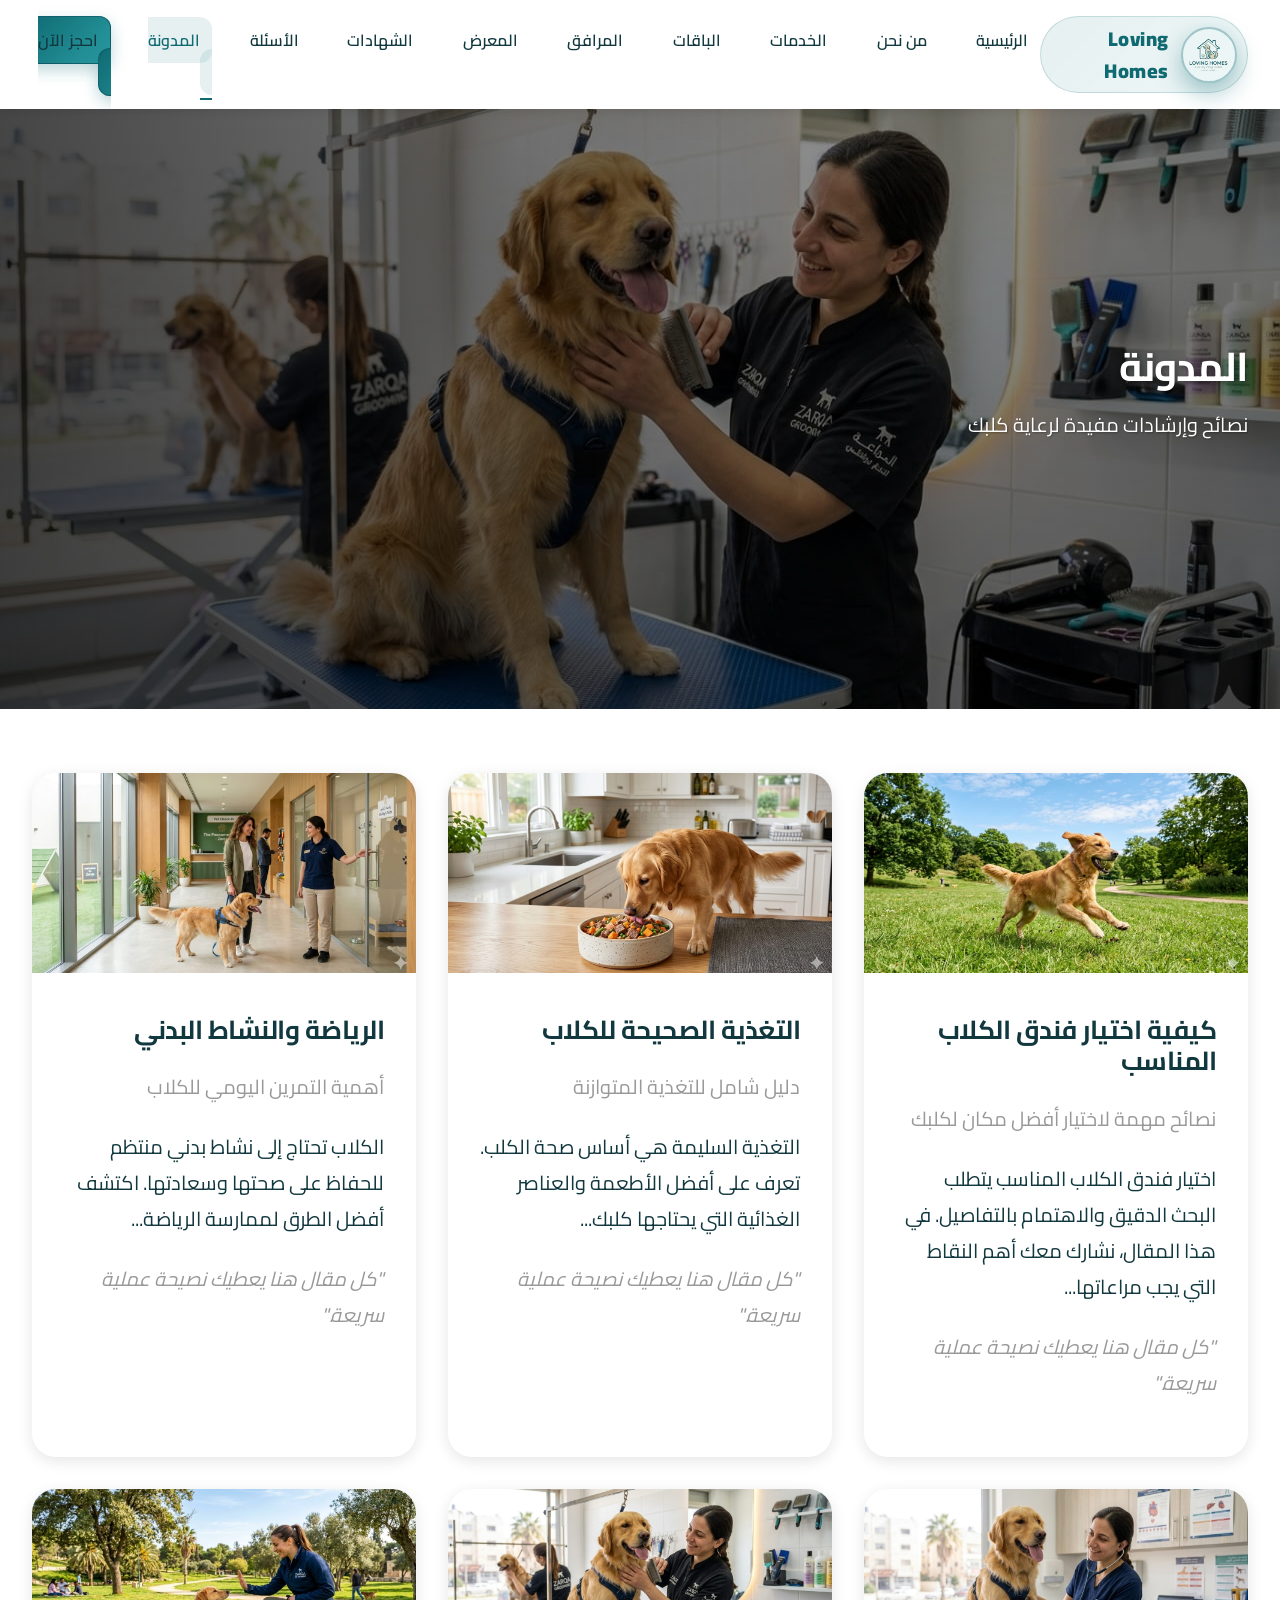
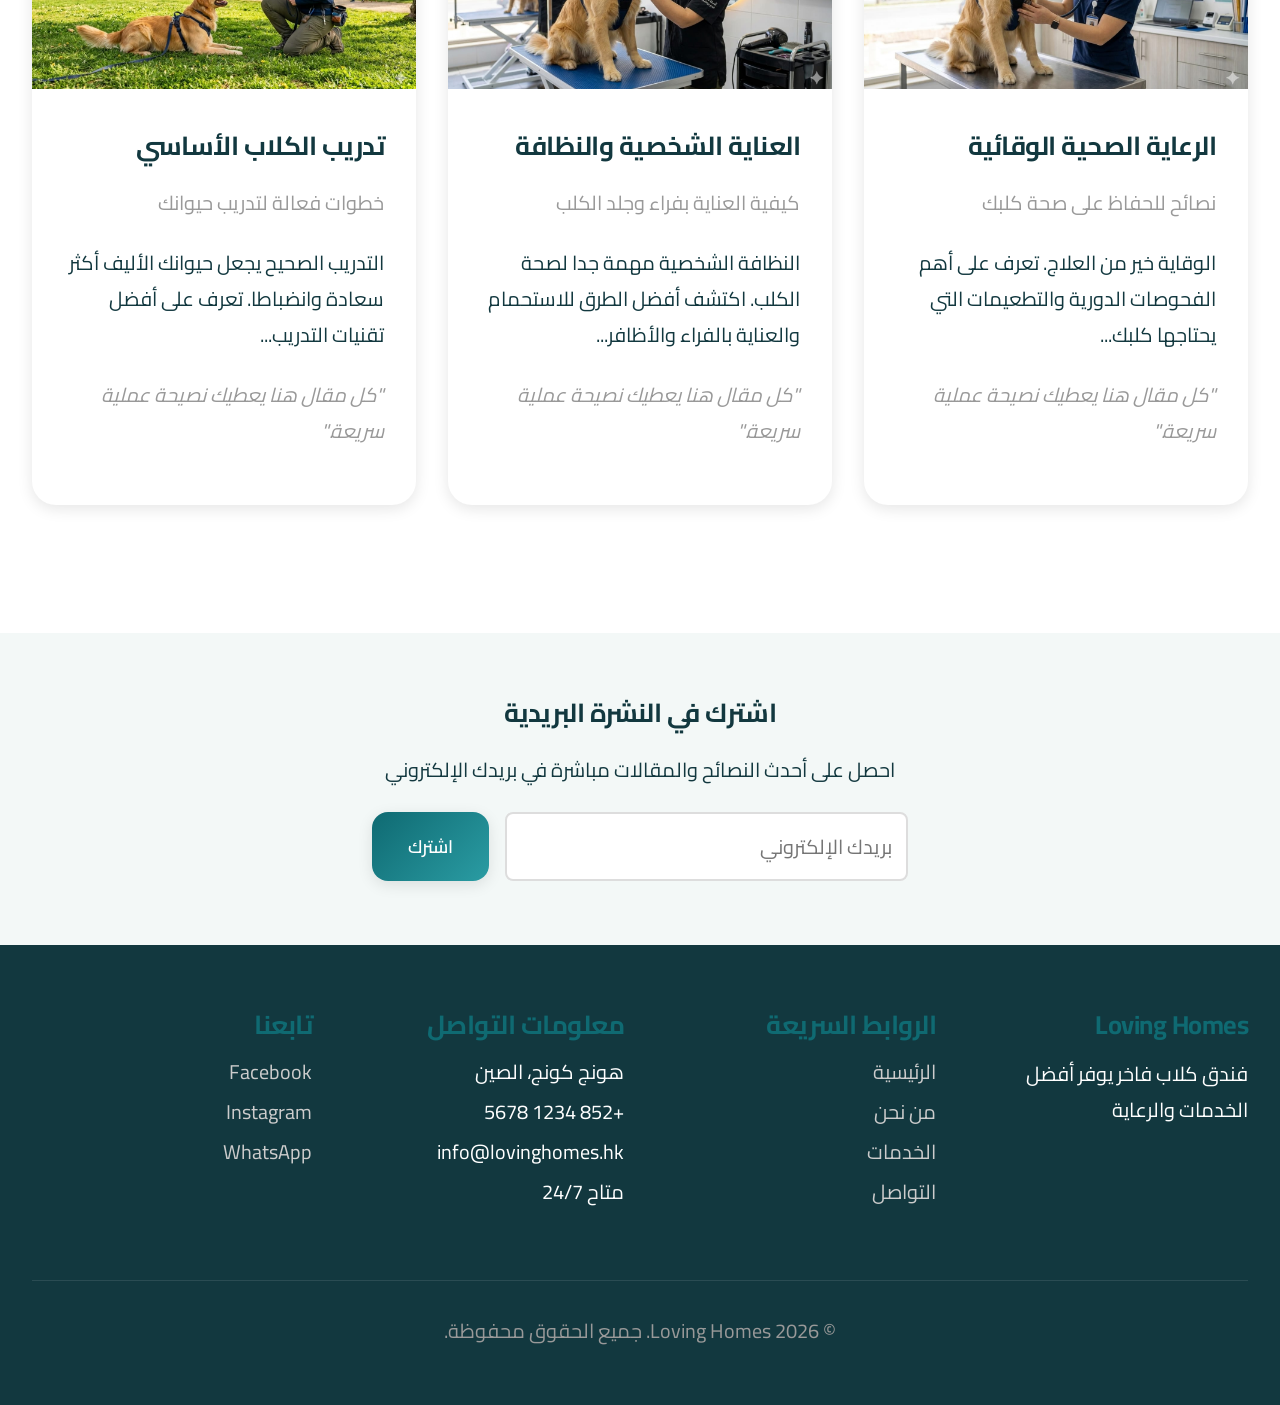
==== html/blog.html @ ebe54b7c "Add files via upload" ====
<!DOCTYPE html>
<html lang="ar" dir="rtl">
<head>
 <!-- هذه الصفحة تعرض محتوى الصفحة الحالية -->
 <meta charset="UTF-8">
 <meta name="viewport" content="width=device-width, initial-scale=1.0">
 <title>المدونة - Loving Homes</title>
 <link rel="stylesheet" href="../css/style.css">
</head>
<body>
 <!-- بداية المحتوى الرئيسي للصفحة -->
 <!-- هيدر الموقع -->
 <header>
  <nav class="navbar">
   <a href="../index.html" class="logo">
    <img src="../images/logo.png" alt="Loving Homes Logo" class="site-logo">
    <span>Loving Homes</span></a>
   <ul class="nav-links">
    <li><a href="../index.html">الرئيسية</a></li>
    <li><a href="about.html">من نحن</a></li>
    <li><a href="services.html">الخدمات</a></li>
    <li><a href="packages.html">الباقات</a></li>
    <li><a href="facilities.html">المرافق</a></li>
    <li><a href="gallery.html">المعرض</a></li>
    <li><a href="testimonials.html">الشهادات</a></li>
    <li><a href="faq.html">الأسئلة</a></li>
    <li><a href="blog.html" class="active">المدونة</a></li>
    <li><a href="contact.html" class="cta-btn">احجز الآن</a></li>
   </ul>
   <div class="hamburger"><span></span><span></span><span></span></div>
  </nav>
 </header>

 <section class="hero" style="background: linear-gradient(rgba(0, 0, 0, 0.45), rgba(0, 0, 0, 0.55)), url('../images/m1.jpeg'); background-size: cover; background-position: center; display: flex; align-items: center;">
  <div class="hero-content" style="color: white;">
   <h1>المدونة</h1>
   <p>نصائح وإرشادات مفيدة لرعاية كلبك</p>
  </div>
 </section>

 <section class="section">
  <div class="container">
   <div class="features-grid" style="grid-template-columns: repeat(auto-fit, minmax(300px, 1fr));">
    <article class="card">
     <img src="../images/m5.jpeg" alt="صورة مقال" style="width: 100%; height: 200px; object-fit: cover;">
     <div class="card-content">
      <h3>كيفية اختيار فندق الكلاب المناسب</h3>
      <p class="text-muted">نصائح مهمة لاختيار أفضل مكان لكلبك</p>
      <p>اختيار فندق الكلاب المناسب يتطلب البحث الدقيق والاهتمام بالتفاصيل. في هذا المقال، نشارك معك أهم النقاط التي يجب مراعاتها...</p>
      <p class="text-muted" style="margin-top: 1rem; font-style: italic;">"كل مقال هنا يعطيك نصيحة عملية سريعة."</p>
     </div>
    </article>

    <article class="card">
     <img src="../images/m4.jpeg" alt="صورة مقال" style="width: 100%; height: 200px; object-fit: cover;">
     <div class="card-content">
      <h3>التغذية الصحيحة للكلاب</h3>
      <p class="text-muted">دليل شامل للتغذية المتوازنة</p>
      <p>التغذية السليمة هي أساس صحة الكلب. تعرف على أفضل الأطعمة والعناصر الغذائية التي يحتاجها كلبك...</p>
      <p class="text-muted" style="margin-top: 1rem; font-style: italic;">"كل مقال هنا يعطيك نصيحة عملية سريعة."</p>
     </div>
    </article>

    <article class="card">
     <img src="../images/m3.jpeg" alt="صورة مقال" style="width: 100%; height: 200px; object-fit: cover;">
     <div class="card-content">
      <h3>الرياضة والنشاط البدني</h3>
      <p class="text-muted">أهمية التمرين اليومي للكلاب</p>
      <p>الكلاب تحتاج إلى نشاط بدني منتظم للحفاظ على صحتها وسعادتها. اكتشف أفضل الطرق لممارسة الرياضة...</p>
      <p class="text-muted" style="margin-top: 1rem; font-style: italic;">"كل مقال هنا يعطيك نصيحة عملية سريعة."</p>
     </div>
    </article>

    <article class="card">
     <img src="../images/m6.jpeg" alt="صورة مقال" style="width: 100%; height: 200px; object-fit: cover;">
     <div class="card-content">
      <h3>الرعاية الصحية الوقائية</h3>
      <p class="text-muted">نصائح للحفاظ على صحة كلبك</p>
      <p>الوقاية خير من العلاج. تعرف على أهم الفحوصات الدورية والتطعيمات التي يحتاجها كلبك...</p>
      <p class="text-muted" style="margin-top: 1rem; font-style: italic;">"كل مقال هنا يعطيك نصيحة عملية سريعة."</p>
     </div>
    </article>

    <article class="card">
     <img src="../images/m1.jpeg" alt="صورة مقال" style="width: 100%; height: 200px; object-fit: cover;">
     <div class="card-content">
      <h3>العناية الشخصية والنظافة</h3>
      <p class="text-muted">كيفية العناية بفراء وجلد الكلب</p>
      <p>النظافة الشخصية مهمة جدا لصحة الكلب. اكتشف أفضل الطرق للاستحمام والعناية بالفراء والأظافر...</p>
      <p class="text-muted" style="margin-top: 1rem; font-style: italic;">"كل مقال هنا يعطيك نصيحة عملية سريعة."</p>
     </div>
    </article>

    <article class="card">
     <img src="../images/m2.jpeg" alt="صورة مقال" style="width: 100%; height: 200px; object-fit: cover;">
     <div class="card-content">
      <h3>تدريب الكلاب الأساسي</h3>
      <p class="text-muted">خطوات فعالة لتدريب حيوانك</p>
      <p>التدريب الصحيح يجعل حيوانك الأليف أكثر سعادة وانضباطا. تعرف على أفضل تقنيات التدريب...</p>
      <p class="text-muted" style="margin-top: 1rem; font-style: italic;">"كل مقال هنا يعطيك نصيحة عملية سريعة."</p>
     </div>
    </article>
   </div>
  </div>
 </section>

 <section class="section bg-light">
  <div class="container" style="text-align: center; max-width: 600px; margin: 0 auto;">
   <h2>اشترك في النشرة البريدية</h2>
   <p>احصل على أحدث النصائح والمقالات مباشرة في بريدك الإلكتروني</p>
   <form action="https://formspree.io/f/xlgwyaba" method="POST" style="display: flex; gap: 1rem; margin-top: 1rem;">
    <input type="email" placeholder="بريدك الإلكتروني" required style="flex: 1; padding: 0.875rem; border: 2px solid #ddd; border-radius: 0.5rem; font-family: var(--font-lato);">
    <button type="submit" class="btn btn-primary">اشترك</button>
   </form>
  </div>
 </section>

 <footer>
  <div class="container">
   <div class="footer-content">
    <div class="footer-section">
     <h3>Loving Homes</h3>
     <p>فندق كلاب فاخر يوفر أفضل الخدمات والرعاية</p>
    </div>
    <div class="footer-section">
     <h3>الروابط السريعة</h3>
     <ul>
      <li><a href="../index.html">الرئيسية</a></li>
      <li><a href="about.html">من نحن</a></li>
      <li><a href="services.html">الخدمات</a></li>
      <li><a href="contact.html">التواصل</a></li>
     </ul>
    </div>
    <div class="footer-section">
     <h3>معلومات التواصل</h3>
     <ul>
      <li> هونج كونج، الصين</li>
      <li> +852 1234 5678</li>
      <li> info@lovinghomes.hk</li>
      <li>متاح 24/7</li>
     </ul>
    </div>
    <div class="footer-section">
     <h3>تابعنا</h3>
     <ul>
      <li><a href="https://www.facebook.com/" target="_blank" rel="noopener noreferrer">Facebook</a></li>
      <li><a href="https://www.instagram.com/" target="_blank" rel="noopener noreferrer">Instagram</a></li>
      <li><a href="https://www.whatsapp.com/" target="_blank" rel="noopener noreferrer">WhatsApp</a></li>
     </ul>
    </div>
   </div>
   <div class="footer-bottom">
    <p>&copy; 2026 Loving Homes. جميع الحقوق محفوظة.</p>
   </div>
  </div>
 </footer>

 <script src="../js/main.js"></script>
 <!-- نهاية المحتوى الرئيسي للصفحة -->
</body>
</html>
---- css/style.css ----
/* هذا الملف يحتوي تنسيقات كل صفحات الموقع */
@import url('https://fonts.googleapis.com/css2?family=Cairo:wght@400;500;600;700;800&display=swap');

/* الوان وخطوط ومسافات اساسية */
:root {
  
  --primary-orange: #0F6A72;
  --primary-green: #2A9CA3;
  --primary-beige: #DCD5BF;
  
  
  --dark-gray: #12383F;
  --light-gray: #F3F8F7;
  --white: #FFFFFF;
  --shadow: rgba(0, 0, 0, 0.1);
  --shadow-lg: rgba(0, 0, 0, 0.2);
  
  
  --gradient-warm: linear-gradient(135deg, #0F6A72 0%, #2A9CA3 100%);
  --gradient-green: linear-gradient(135deg, #2A9CA3 0%, #6BB9B2 100%);
  --gradient-hero: linear-gradient(135deg, rgba(0,0,0,0.4), rgba(0,0,0,0.6));
  
  
  --font-unified: 'Cairo', sans-serif;
  --font-size-main-title: 40px;
  --font-size-sub-title: 26px;
  --font-size-body: 20px;
  
  
  --spacing-xs: 0.5rem;
  --spacing-sm: 1rem;
  --spacing-md: 1.5rem;
  --spacing-lg: 2rem;
  --spacing-xl: 3rem;
  --spacing-2xl: 4rem;
  
  
  --radius-sm: 0.5rem;
  --radius-md: 1rem;
  --radius-lg: 1.5rem;
  --radius-xl: 2rem;
  
  
  --transition-fast: 0.2s ease-in-out;
  --transition-normal: 0.3s ease-in-out;
  --transition-slow: 0.5s ease-in-out;
}

/* ضبط افتراضي لكل العناصر */
* {
  margin: 0;
  padding: 0;
  box-sizing: border-box;
}

img,
video,
iframe {
  max-width: 100%;
}

html {
  scroll-behavior: smooth;
  min-width: 200px;
}

body {
  font-family: var(--font-unified);
  font-size: var(--font-size-body);
  color: var(--dark-gray);
  background-color: var(--white);
  line-height: 1.6;
  overflow-x: hidden;
  min-width: 200px;
}

h1, h2, h3, h4, h5, h6 {
  font-family: var(--font-unified);
  font-weight: 700;
  line-height: 1.2;
  margin-bottom: var(--spacing-md);
}

h1 {
  font-size: var(--font-size-main-title);
  letter-spacing: -1px;
}

h2, h3, h4, h5, h6 {
  font-size: var(--font-size-sub-title);
  letter-spacing: -0.5px;
}

p {
  margin-bottom: var(--spacing-md);
  font-size: var(--font-size-body);
  line-height: 1.8;
}

a,
li,
label,
input,
textarea,
select {
  font-size: var(--font-size-body);
}

a {
  color: var(--primary-orange);
  text-decoration: none;
  transition: color var(--transition-normal);
}

a:hover {
  color: var(--primary-green);
}

.btn {
  display: inline-block;
  padding: 1rem 2.25rem;
  border: none;
  border-radius: var(--radius-md);
  font-family: var(--font-unified);
  font-weight: 600;
  font-size: 18px;
  cursor: pointer;
  transition: all var(--transition-normal);
  text-decoration: none;
  text-align: center;
  box-shadow: 0 4px 15px rgba(0, 0, 0, 0.1);
}

.btn:hover {
  transform: translateY(-2px);
  box-shadow: 0 6px 20px rgba(0, 0, 0, 0.15);
}

.btn-primary {
  background: var(--gradient-warm);
  color: var(--white);
}

.btn-primary:hover {
  background: linear-gradient(135deg, #0C5560 0%, #167A84 100%);
}

.btn-secondary {
  background: var(--white);
  color: var(--primary-orange);
  border: 2px solid var(--primary-orange);
}

.btn-secondary:hover {
  background: var(--primary-orange);
  color: var(--white);
}

.btn-green {
  background: var(--gradient-green);
  color: var(--white);
}

.btn-green:hover {
  background: linear-gradient(135deg, #1E7C84 0%, #2A9CA3 100%);
}

.btn-sm {
  padding: 0.625rem 1.5rem;
  font-size: 16px;
}

.btn-lg {
  padding: 1.15rem 2.8rem;
  font-size: var(--font-size-sub-title);
}

/* تنسيق الهيدر والقائمة */
header {
  background: var(--white);
  box-shadow: 0 2px 10px var(--shadow);
  position: sticky;
  top: 0;
  z-index: 1000;
  transition: all var(--transition-normal);
}

header.scrolled {
  box-shadow: 0 4px 20px var(--shadow-lg);
}

.navbar {
  display: flex;
  justify-content: space-between;
  align-items: center;
  padding: 1rem 2rem;
  max-width: 1400px;
  margin: 0 auto;
}

.logo {
  display: flex;
  align-items: center;
  gap: 0.75rem;
  font-size: var(--font-size-body);
  font-weight: 700;
  color: var(--dark-gray);
  text-decoration: none;
  padding: 0.35rem 0.65rem;
  border-radius: 999px;
  background: linear-gradient(135deg, rgba(15, 106, 114, 0.10), rgba(42, 156, 163, 0.08));
  border: 1px solid rgba(15, 106, 114, 0.18);
}

.site-logo {
  width: 56px;
  height: 56px;
  border-radius: 50%;
  object-fit: cover;
  box-shadow: 0 10px 24px rgba(15, 106, 114, 0.38);
  border: 2px solid rgba(15, 106, 114, 0.35);
}

.logo span {
  font-weight: 900;
  letter-spacing: 0.45px;
  color: var(--primary-orange);
  text-shadow: 0 1px 0 rgba(255, 255, 255, 0.35);
}

.nav-links {
  display: flex;
  list-style: none;
  gap: 2rem;
  align-items: center;
}


.nav-links a {
  color: var(--dark-gray);
  font-weight: 600;
  font-size: 16px;
  transition: all var(--transition-normal);
  position: relative;
  padding: 0.5rem 0.75rem;
  border-radius: 0.75rem;
}

.nav-links a:hover,
.nav-links a.active {
  color: var(--primary-orange);
  background: rgba(15, 106, 114, 0.10);
}

.nav-links a::after {
  content: '';
  position: absolute;
  bottom: -5px;
  left: 0;
  width: 0;
  height: 2px;
  background: var(--primary-orange);
  transition: width var(--transition-normal);
}

.nav-links a:hover::after,
.nav-links a.active::after {
  width: 100%;
}

.cta-btn {
  background: var(--gradient-warm);
  color: var(--white);
  padding: 0.75rem 1.25rem;
  border-radius: var(--radius-md);
  font-weight: 800;
  font-size: 16px;
  border: 1px solid rgba(12, 85, 96, 0.75);
  box-shadow: 0 6px 16px rgba(15, 106, 114, 0.28);
  transition: all var(--transition-normal);
}

.cta-btn:hover {
  transform: scale(1.05);
  box-shadow: 0 4px 15px rgba(15, 106, 114, 0.3);
}

.hamburger {
  display: none;
  flex-direction: column;
  cursor: pointer;
  gap: 5px;
  padding: 0.4rem;
}

.hamburger span {
  width: 25px;
  height: 3px;
  background: var(--dark-gray);
  border-radius: 2px;
  transition: all var(--transition-normal);
}

/* تنسيق قسم البداية */
.hero {
  position: relative;
  height: 600px;
  background: linear-gradient(rgba(0, 0, 0, 0.4), rgba(0, 0, 0, 0.6)), 
              url('../images/banner-home.jpg');
  background-size: cover;
  background-position: center;
  background-attachment: fixed;
  display: flex;
  align-items: center;
  justify-content: flex-start;
  overflow: hidden;
}

.hero::before {
  content: '';
  position: absolute;
  top: 0;
  left: 0;
  right: 0;
  bottom: 0;
  background: linear-gradient(90deg, rgba(0,0,0,0.5) 0%, transparent 60%);
  z-index: 1;
}

.hero-content {
  position: relative;
  z-index: 2;
  max-width: 600px;
  padding: 0 2rem;
  color: var(--white);
  animation: slideInLeft 0.8s ease-out;
}

.hero-content h1 {
  font-size: var(--font-size-main-title);
  margin-bottom: 1rem;
  text-shadow: 2px 2px 4px rgba(0, 0, 0, 0.3);
}

.hero-content p {
  font-size: var(--font-size-body);
  margin-bottom: 2rem;
  text-shadow: 1px 1px 2px rgba(0, 0, 0, 0.3);
}

.hero-buttons {
  display: flex;
  gap: 1rem;
  flex-wrap: wrap;
}

@keyframes slideInLeft {
  from {
    opacity: 0;
    transform: translateX(-50px);
  }
  to {
    opacity: 1;
    transform: translateX(0);
  }
}

.container {
  max-width: 1200px;
  margin: 0 auto;
  padding: 0 2rem;
}

/* تنسيق الاقسام العامة */
.section {
  padding: var(--spacing-2xl) 0;
}

.section-title {
  text-align: center;
  margin-bottom: var(--spacing-2xl);
}

.section-title h2 {
  font-size: var(--font-size-sub-title);
  margin-bottom: 1rem;
}

.section-title p {
  font-size: var(--font-size-body);
  color: #666;
  max-width: 600px;
  margin: 0 auto;
}

.features-grid {
  display: grid;
  grid-template-columns: repeat(auto-fit, minmax(min(280px, 100%), 1fr));
  gap: var(--spacing-lg);
  margin-bottom: var(--spacing-2xl);
}

.feature-card {
  background: var(--white);
  border: 2px solid #f0f0f0;
  border-radius: var(--radius-lg);
  padding: var(--spacing-lg);
  text-align: center;
  transition: all var(--transition-normal);
  box-shadow: 0 2px 10px var(--shadow);
}

.feature-card:hover {
  transform: translateY(-10px);
  border-color: var(--primary-orange);
  box-shadow: 0 10px 30px rgba(15, 106, 114, 0.2);
}

.feature-icon {
  font-size: 3rem;
  margin-bottom: 1rem;
}

.feature-card h3 {
  margin-bottom: 0.5rem;
}

.feature-card p {
  color: #666;
  font-size: var(--font-size-body);
}

.card {
  background: var(--white);
  border-radius: var(--radius-lg);
  overflow: hidden;
  box-shadow: 0 4px 15px var(--shadow);
  transition: all var(--transition-normal);
}

.card:hover {
  transform: translateY(-5px);
  box-shadow: 0 8px 25px var(--shadow-lg);
}

.card-image {
  width: 100%;
  height: 250px;
  object-fit: cover;
  transition: transform var(--transition-slow);
}

.card:hover .card-image {
  transform: scale(1.05);
}

.card-content {
  padding: var(--spacing-lg);
}

.card-title {
  font-size: var(--font-size-sub-title);
  margin-bottom: 0.5rem;
}

.card-text {
  color: #666;
  margin-bottom: 1rem;
}

.package-card {
  background: linear-gradient(135deg, #F4FAF9 0%, #E6F2F0 100%);
  border: 2px solid var(--primary-orange);
  border-radius: var(--radius-lg);
  padding: var(--spacing-lg);
  position: relative;
  transition: all var(--transition-normal);
}

.package-card.featured {
  transform: scale(1.05);
  border-color: var(--primary-green);
  background: linear-gradient(135deg, #F6FBF9 0%, #EAF5F2 100%);
  box-shadow: 0 10px 30px rgba(42, 156, 163, 0.2);
}

.package-badge {
  position: absolute;
  top: -12px;
  right: 20px;
  background: var(--primary-orange);
  color: var(--white);
  padding: 0.5rem 1rem;
  border-radius: var(--radius-md);
  font-weight: 600;
  font-size: var(--font-size-body);
}

.package-price {
  font-size: var(--font-size-main-title);
  font-weight: 700;
  color: var(--primary-orange);
  margin-bottom: 0.5rem;
}

.package-features {
  list-style: none;
  margin: 1.5rem 0;
}

.package-features li {
  padding: 0.5rem 0;
  display: flex;
  align-items: center;
  gap: 0.75rem;
}

.package-features li::before {
  content: '✓';
  color: var(--primary-green);
  font-weight: bold;
  font-size: var(--font-size-sub-title);
}

.testimonial-card {
  background: var(--white);
  border-left: 4px solid var(--primary-orange);
  padding: var(--spacing-lg);
  border-radius: var(--radius-md);
  box-shadow: 0 2px 10px var(--shadow);
  transition: all var(--transition-normal);
}

.testimonial-card:hover {
  box-shadow: 0 6px 20px var(--shadow-lg);
  transform: translateY(-3px);
}

.stars {
  color: #FCD34D;
  font-size: var(--font-size-sub-title);
  margin-bottom: 0.5rem;
}

.testimonial-text {
  font-style: italic;
  color: #555;
  margin-bottom: 1rem;
  line-height: 1.8;
}

.testimonial-author {
  display: flex;
  align-items: center;
  gap: 0.75rem;
  border-top: 1px solid #eee;
  padding-top: 1rem;
}

.author-avatar {
  font-size: var(--font-size-sub-title);
}

.author-info h4 {
  margin: 0;
  font-size: var(--font-size-sub-title);
}

.author-info p {
  margin: 0;
  font-size: var(--font-size-body);
  color: #999;
}

/* تنسيق الفوتر */
footer {
  background: var(--dark-gray);
  color: var(--white);
  padding: var(--spacing-2xl) 0 var(--spacing-lg);
}

.footer-content {
  display: grid;
  grid-template-columns: repeat(auto-fit, minmax(min(250px, 100%), 1fr));
  gap: var(--spacing-lg);
  margin-bottom: var(--spacing-2xl);
}

.footer-section h3 {
  color: var(--primary-orange);
  margin-bottom: 1rem;
}

.footer-section ul {
  list-style: none;
}

.footer-section ul li {
  margin-bottom: 0.5rem;
}

.footer-section a {
  color: #ccc;
  transition: color var(--transition-normal);
}

.footer-section a:hover {
  color: var(--primary-orange);
}

.footer-bottom {
  border-top: 1px solid rgba(255, 255, 255, 0.1);
  padding-top: var(--spacing-lg);
  text-align: center;
  color: #999;
}

.form-group {
  margin-bottom: var(--spacing-md);
}

.form-group label {
  display: block;
  margin-bottom: 0.5rem;
  font-weight: 600;
  color: var(--dark-gray);
}

.form-group input,
.form-group textarea,
.form-group select {
  width: 100%;
  padding: 0.875rem;
  border: 2px solid #e0e0e0;
  border-radius: var(--radius-md);
  font-family: var(--font-unified);
  font-size: var(--font-size-body);
  transition: all var(--transition-normal);
}

.form-group input:focus,
.form-group textarea:focus,
.form-group select:focus {
  outline: none;
  border-color: var(--primary-orange);
  box-shadow: 0 0 0 3px rgba(15, 106, 114, 0.1);
}

.form-group textarea {
  resize: vertical;
  min-height: 150px;
}

.text-center {
  text-align: center;
}

.text-right {
  text-align: right;
}

.text-left {
  text-align: left;
}

.mt-1 { margin-top: var(--spacing-sm); }
.mt-2 { margin-top: var(--spacing-md); }
.mt-3 { margin-top: var(--spacing-lg); }
.mt-4 { margin-top: var(--spacing-xl); }

.mb-1 { margin-bottom: var(--spacing-sm); }
.mb-2 { margin-bottom: var(--spacing-md); }
.mb-3 { margin-bottom: var(--spacing-lg); }
.mb-4 { margin-bottom: var(--spacing-xl); }

.py-1 { padding-top: var(--spacing-sm); padding-bottom: var(--spacing-sm); }
.py-2 { padding-top: var(--spacing-md); padding-bottom: var(--spacing-md); }
.py-3 { padding-top: var(--spacing-lg); padding-bottom: var(--spacing-lg); }
.py-4 { padding-top: var(--spacing-xl); padding-bottom: var(--spacing-xl); }

.bg-light { background-color: var(--light-gray); }
.bg-white { background-color: var(--white); }

.text-muted { color: #999; }
.text-dark { color: var(--dark-gray); }


.video-showcase-section {
  background: radial-gradient(circle at 20% 20%, rgba(42, 156, 163, 0.12), transparent 45%), var(--white);
}

.video-showcase-card {
  position: relative;
  max-width: 900px;
  margin: 0 auto;
  padding: 1rem;
  border-radius: var(--radius-xl);
  background: linear-gradient(145deg, #ffffff 0%, #eef7f6 100%);
  box-shadow: 0 20px 45px rgba(18, 56, 63, 0.15);
  overflow: hidden;
}

.video-glow {
  position: absolute;
  width: 240px;
  height: 240px;
  background: radial-gradient(circle, rgba(42, 156, 163, 0.35) 0%, rgba(42, 156, 163, 0) 70%);
  top: -80px;
  left: -80px;
  pointer-events: none;
}

.brand-video {
  width: 100%;
  border-radius: var(--radius-lg);
  display: block;
  border: 2px solid rgba(15, 106, 114, 0.2);
  background: #000;
}



.mini-feature-img {
  width: 72px;
  height: 72px;
  border-radius: 50%;
  object-fit: cover;
  margin: 0 auto 1rem;
  display: block;
  border: 2px solid rgba(15, 106, 114, 0.2);
}

.service-card-image {
  width: 100%;
  height: 230px;
  object-fit: cover;
  display: block;
}

.team-card {
  text-align: center;
}

.team-photo {
  width: 140px;
  height: 140px;
  margin: 1.25rem auto 0;
  display: block;
  border-radius: 50%;
  border: 3px solid rgba(15, 106, 114, 0.2);
  background: #fff;
}

.compare-section {
  background: var(--white);
}

.compare-table-wrap {
  overflow-x: auto;
  border-radius: var(--radius-lg);
  box-shadow: 0 12px 30px rgba(18, 56, 63, 0.12);
}

.compare-table {
  width: 100%;
  border-collapse: collapse;
  min-width: 700px;
  text-align: center;
  background: var(--white);
}

.compare-table th {
  background: var(--gradient-warm);
  color: var(--white);
  padding: 1rem;
  font-size: var(--font-size-body);
}

.compare-table td {
  padding: 0.95rem;
  border-bottom: 1px solid #e4ecea;
}

.compare-table tbody tr:nth-child(even) {
  background: #f7fbfa;
}

.compare-table td:first-child,
.compare-table th:first-child {
  text-align: right;
  font-weight: 600;
}


.contact-layout {
  display: flex;
  flex-wrap: wrap;
  gap: 3rem;
  margin-bottom: 3rem;
}

.contact-form-wrap {
  background: var(--white);
  flex: 1 1 380px;
  min-width: 0;
}

.contact-info-wrap {
  flex: 1 1 340px;
  min-width: 0;
}

.contact-submit-btn {
  width: 100%;
  padding: 1rem;
}

.contact-info-card {
  background: linear-gradient(135deg, #F0F9FF 0%, #E0F2FE 100%);
  padding: 2rem;
  border-radius: 1rem;
  margin-bottom: 1.5rem;
}

.contact-info-card h3 {
  margin-bottom: 1rem;
}

.contact-note {
  margin-top: 0.5rem;
  margin-bottom: 0;
}

.contact-social-box {
  text-align: center;
  padding: 2rem;
  background: linear-gradient(135deg, #F0F9FF 0%, #E0F2FE 100%);
  border-radius: 1rem;
}

.contact-social-box h2 {
  margin-bottom: 1.5rem;
}

.contact-social-links {
  display: flex;
  gap: 1rem;
  justify-content: center;
  flex-wrap: wrap;
}

.contact-social-links .btn {
  min-width: 140px;
}

.contact-layout > * {
  width: 100%;
}

@media (max-width: 768px) {
  h1 { font-size: var(--font-size-main-title); }
  h2 { font-size: var(--font-size-sub-title); }
  h3 { font-size: var(--font-size-sub-title); }
  
  .navbar {
    padding: 1rem;
  }
  
  .nav-links {
    display: none;
    position: absolute;
    top: 60px;
    left: 0;
    right: 0;
    background: var(--white);
    flex-direction: column;
    gap: 0;
    padding: 1rem;
    box-shadow: 0 4px 10px var(--shadow);
  }
  
  .nav-links.active {
    display: flex;
  }
  
  .hamburger {
    display: flex;
  }
  
  .hero {
    height: 400px;
  }

  
  .hero-content h1 {
    font-size: var(--font-size-main-title);
  }
  
  .hero-content p {
    font-size: var(--font-size-body);
  }
  
   .hero-buttons {
    flex-direction: column;
  }

  .video-showcase-card {
    padding: 0.75rem;
  }

  .hero-buttons .btn {
    width: 100%;
  }
  
  .section {
    padding: var(--spacing-xl) 0;
  }
  
  .features-grid {
    grid-template-columns: 1fr;
  }
  
  .package-card.featured {
    transform: scale(1);
  }
  
  .footer-content {
    grid-template-columns: 1fr;
  }

  .contact-social-links .btn {
    width: 100%;
  }

  .contact-layout {
    display: block !important;
  }
}

@media (max-width: 1200px) {
  .navbar {
    padding: 0.9rem 1rem;
    position: relative;
  }

  .logo {
    font-size: 16px;
  }

  .site-logo {
    width: 46px;
    height: 46px;
  }

  .nav-links {
    display: none;
    position: fixed;
    top: 78px;
    left: 0.75rem;
    right: auto;
    width: min(340px, calc(100vw - 1.5rem));
    max-height: calc(100vh - 92px);
    background: var(--white);
    border-radius: var(--radius-md);
    flex-direction: column;
    gap: 0;
    padding: 0.6rem;
    box-shadow: 0 12px 30px rgba(18, 56, 63, 0.14);
    border: 1px solid rgba(15, 106, 114, 0.12);
    z-index: 1100;
    overflow-y: auto;
  }

  .nav-links.active {
    display: flex;
  }

  .hero {
    background-attachment: scroll;
  }

  .contact-layout {
    display: block;
    gap: 2rem;
  }

  .contact-info-card {
    padding: 1.4rem;
  }

  .contact-social-box {
    padding: 1.4rem;
  }

  .nav-links.active {
    display: flex;
  }

  .nav-links li,
  .nav-links a,
  .nav-links .cta-btn {
    width: 100%;
  }

  .nav-links a {
    display: block;
    padding: 0.8rem 0.9rem;
    border-radius: 0.65rem;
  }

  .nav-links a::after {
    display: none;
  }

  .nav-links a:hover,
  .nav-links a.active {
    background: #eef7f6;
  }

  .nav-links .cta-btn {
    text-align: center;
    margin-top: 0.35rem;
  }

  .hamburger {
    display: flex;
  }
}

@media (max-width: 480px) {
  h1 { font-size: var(--font-size-main-title); }
  h2 { font-size: var(--font-size-sub-title); }
  
  .container {
    padding: 0 1rem;
  }
  
  .navbar {
    padding: 0.75rem;
  }
  
  .hero {
    height: 300px;
  }

  
  .hero-content {
    padding: 0 1rem;
  }
  
  .hero-content h1 {
    font-size: var(--font-size-main-title);
  }
  
  .section {
    padding: var(--spacing-lg) 0;
  }

  .contact-social-box {
    padding: 1rem;
  }

  .contact-info-card {
    padding: 1rem;
  }
}

@keyframes slideUp {
  from {
    opacity: 0;
    transform: translateY(30px);
  }
  to {
    opacity: 1;
    transform: translateY(0);
  }
}

.slide-up {
  animation: slideUp 0.6s ease-out;
}


@media (max-width: 320px) {
  .container {
    padding: 0 0.6rem;
  }

  .navbar {
    padding: 0.55rem;
    gap: 0.45rem;
  }

  .logo {
    gap: 0.35rem;
    font-size: 16px;
  }

  .site-logo {
    width: 34px;
    height: 34px;
  }

  .hamburger span {
    width: 20px;
  }

  .hero {
    height: 250px;
  }

  .hero-content {
    max-width: 100%;
    padding: 0 0.6rem;
  }

  .hero-content h1 {
    font-size: var(--font-size-main-title);
    line-height: 1.35;
    margin-bottom: 0.45rem;
    overflow-wrap: anywhere;
    word-break: break-word;
  }

  .hero-content p {
    font-size: var(--font-size-body);
    line-height: 1.6;
    overflow-wrap: anywhere;
    word-break: break-word;
  }

  .btn,
  .btn-lg,
  .btn-sm {
    padding: 0.75rem 0.65rem;
    font-size: 16px;
  }

  .nav-links {
    left: 0.45rem;
    width: calc(100vw - 0.9rem);
  }
}

@media (max-width: 240px) {
  .logo span {
    display: none;
  }

  .site-logo {
    width: 30px;
    height: 30px;
  }

  .hero-content h1 {
    font-size: var(--font-size-main-title);
  }

  .hero-content p {
    font-size: var(--font-size-body);
  }
}


/* تحسينات توافق عامة لكل الصفحات */
h1, h2, h3, h4, h5, h6, p, a, li {
  overflow-wrap: anywhere;
  word-break: break-word;
}

.container,
.section,
.card,
.feature-card,
.package-card,
.hero-content,
.form-group,
.navbar,
.footer-content,
.compare-table-wrap {
  min-width: 0;
  max-width: 100%;
}

@media (max-width: 1200px) {
  [style*="grid-template-columns"] {
    grid-template-columns: 1fr !important;
  }

  [style*="display: flex"] {
    flex-wrap: wrap !important;
  }
}

@media (max-width: 768px) {
  .btn,
  .btn-lg,
  .btn-sm,
  .cta-btn {
    width: 100%;
    max-width: 100%;
  }

  .hero,
  .hero-content {
    width: 100%;
    max-width: 100%;
  }

  [style*="display: flex"] {
    row-gap: 0.75rem !important;
    column-gap: 0.75rem !important;
  }
}

@media (max-width: 480px) {
  [style*="min-width: 230px"] {
    min-width: 0 !important;
    width: 100% !important;
  }

  [style*="height: 250px"],
  [style*="height: 240px"],
  [style*="height: 200px"] {
    height: auto !important;
    min-height: 150px;
  }
}


/* =========================
   تحسين التجاوب (خصوصاً الإنجليزية)
   ========================= */
html[lang="en"] .logo span {
  letter-spacing: 0.2px;
}

html[lang="en"] .nav-links {
  gap: 1.1rem;
}

html[lang="en"] .hero-content {
  max-width: 700px;
}

html[lang="en"] .section-title p {
  max-width: 720px;
}

@media (max-width: 1200px) {
  html[lang="en"] .nav-links {
    width: min(380px, calc(100vw - 1.5rem));
  }

  html[lang="en"] .nav-links a,
  html[lang="en"] .nav-links .cta-btn {
    text-align: left;
  }
}

@media (max-width: 768px) {
  html[lang="en"] h1 {
    font-size: var(--font-size-main-title);
    line-height: 1.3;
  }

  html[lang="en"] .hero-content {
    padding: 0 1rem;
  }

}

@media (min-width: 1201px) {
  html[lang="en"] .nav-links .cta-btn {
    white-space: nowrap;
  }
}
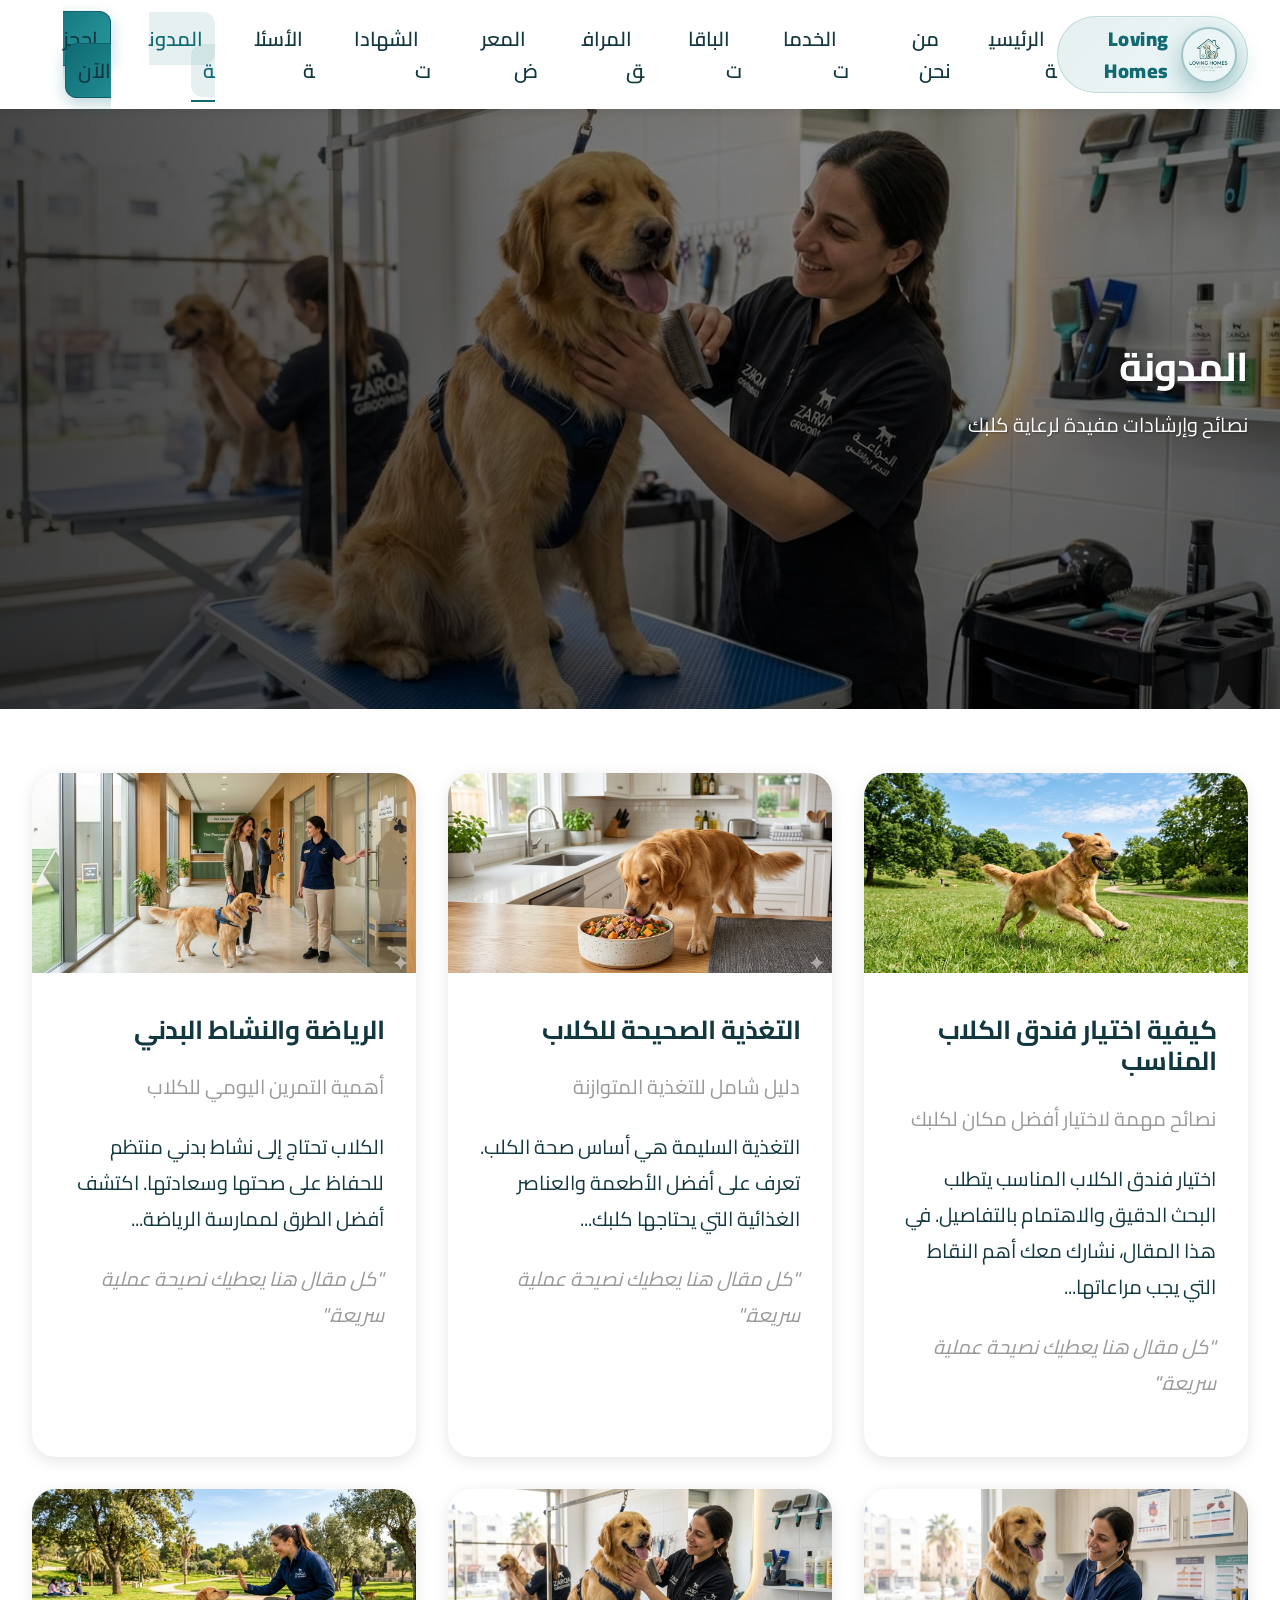
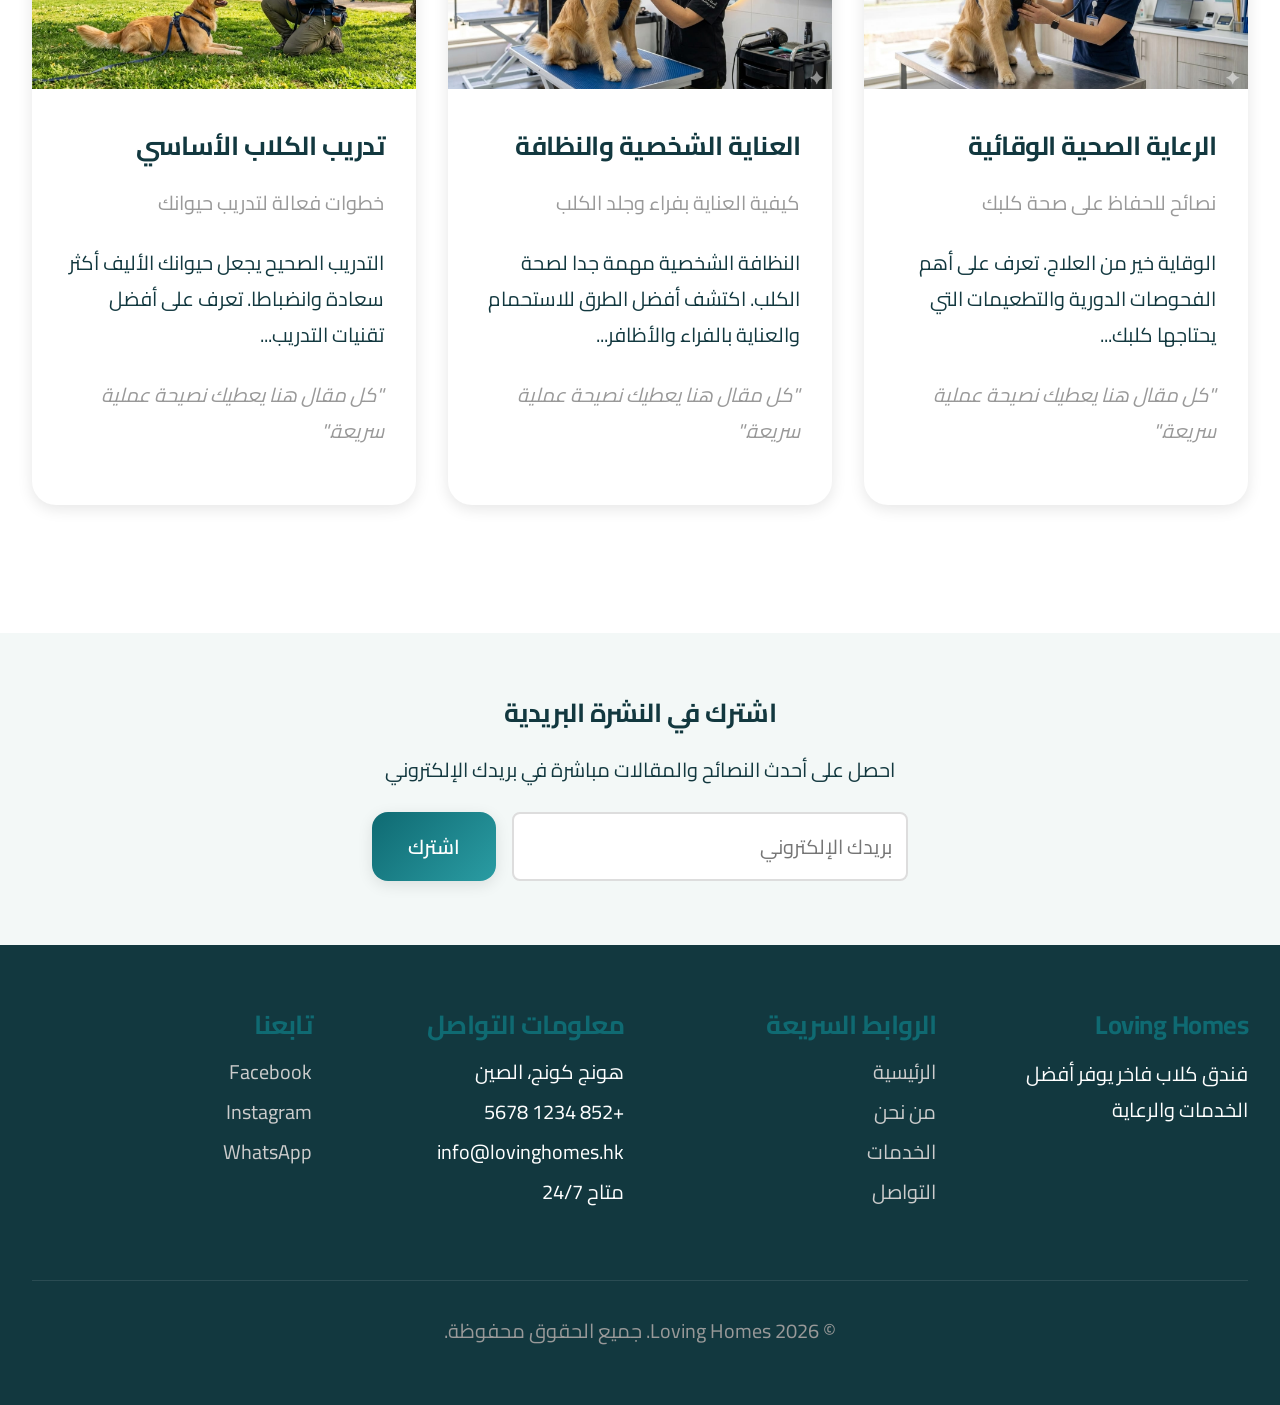
==== commit a4d22c8a: "توحيد الخطوط وإبراز الغرف الداخلية في الباقات" ====
--- a/html/blog.html
+++ b/html/blog.html
@@ -1,161 +1,161 @@
-<!DOCTYPE html>
-<html lang="ar" dir="rtl">
-<head>
- <!-- هذه الصفحة تعرض محتوى الصفحة الحالية -->
- <meta charset="UTF-8">
- <meta name="viewport" content="width=device-width, initial-scale=1.0">
- <title>المدونة - Loving Homes</title>
- <link rel="stylesheet" href="../css/style.css">
-</head>
-<body>
- <!-- بداية المحتوى الرئيسي للصفحة -->
- <!-- هيدر الموقع -->
- <header>
-  <nav class="navbar">
-   <a href="../index.html" class="logo">
-    <img src="../images/logo.png" alt="Loving Homes Logo" class="site-logo">
-    <span>Loving Homes</span></a>
-   <ul class="nav-links">
-    <li><a href="../index.html">الرئيسية</a></li>
-    <li><a href="about.html">من نحن</a></li>
-    <li><a href="services.html">الخدمات</a></li>
-    <li><a href="packages.html">الباقات</a></li>
-    <li><a href="facilities.html">المرافق</a></li>
-    <li><a href="gallery.html">المعرض</a></li>
-    <li><a href="testimonials.html">الشهادات</a></li>
-    <li><a href="faq.html">الأسئلة</a></li>
-    <li><a href="blog.html" class="active">المدونة</a></li>
-    <li><a href="contact.html" class="cta-btn">احجز الآن</a></li>
-   </ul>
-   <div class="hamburger"><span></span><span></span><span></span></div>
-  </nav>
- </header>
-
- <section class="hero" style="background: linear-gradient(rgba(0, 0, 0, 0.45), rgba(0, 0, 0, 0.55)), url('../images/m1.jpeg'); background-size: cover; background-position: center; display: flex; align-items: center;">
-  <div class="hero-content" style="color: white;">
-   <h1>المدونة</h1>
-   <p>نصائح وإرشادات مفيدة لرعاية كلبك</p>
-  </div>
- </section>
-
- <section class="section">
-  <div class="container">
-   <div class="features-grid" style="grid-template-columns: repeat(auto-fit, minmax(300px, 1fr));">
-    <article class="card">
-     <img src="../images/m5.jpeg" alt="صورة مقال" style="width: 100%; height: 200px; object-fit: cover;">
-     <div class="card-content">
-      <h3>كيفية اختيار فندق الكلاب المناسب</h3>
-      <p class="text-muted">نصائح مهمة لاختيار أفضل مكان لكلبك</p>
-      <p>اختيار فندق الكلاب المناسب يتطلب البحث الدقيق والاهتمام بالتفاصيل. في هذا المقال، نشارك معك أهم النقاط التي يجب مراعاتها...</p>
-      <p class="text-muted" style="margin-top: 1rem; font-style: italic;">"كل مقال هنا يعطيك نصيحة عملية سريعة."</p>
-     </div>
-    </article>
-
-    <article class="card">
-     <img src="../images/m4.jpeg" alt="صورة مقال" style="width: 100%; height: 200px; object-fit: cover;">
-     <div class="card-content">
-      <h3>التغذية الصحيحة للكلاب</h3>
-      <p class="text-muted">دليل شامل للتغذية المتوازنة</p>
-      <p>التغذية السليمة هي أساس صحة الكلب. تعرف على أفضل الأطعمة والعناصر الغذائية التي يحتاجها كلبك...</p>
-      <p class="text-muted" style="margin-top: 1rem; font-style: italic;">"كل مقال هنا يعطيك نصيحة عملية سريعة."</p>
-     </div>
-    </article>
-
-    <article class="card">
-     <img src="../images/m3.jpeg" alt="صورة مقال" style="width: 100%; height: 200px; object-fit: cover;">
-     <div class="card-content">
-      <h3>الرياضة والنشاط البدني</h3>
-      <p class="text-muted">أهمية التمرين اليومي للكلاب</p>
-      <p>الكلاب تحتاج إلى نشاط بدني منتظم للحفاظ على صحتها وسعادتها. اكتشف أفضل الطرق لممارسة الرياضة...</p>
-      <p class="text-muted" style="margin-top: 1rem; font-style: italic;">"كل مقال هنا يعطيك نصيحة عملية سريعة."</p>
-     </div>
-    </article>
-
-    <article class="card">
-     <img src="../images/m6.jpeg" alt="صورة مقال" style="width: 100%; height: 200px; object-fit: cover;">
-     <div class="card-content">
-      <h3>الرعاية الصحية الوقائية</h3>
-      <p class="text-muted">نصائح للحفاظ على صحة كلبك</p>
-      <p>الوقاية خير من العلاج. تعرف على أهم الفحوصات الدورية والتطعيمات التي يحتاجها كلبك...</p>
-      <p class="text-muted" style="margin-top: 1rem; font-style: italic;">"كل مقال هنا يعطيك نصيحة عملية سريعة."</p>
-     </div>
-    </article>
-
-    <article class="card">
-     <img src="../images/m1.jpeg" alt="صورة مقال" style="width: 100%; height: 200px; object-fit: cover;">
-     <div class="card-content">
-      <h3>العناية الشخصية والنظافة</h3>
-      <p class="text-muted">كيفية العناية بفراء وجلد الكلب</p>
-      <p>النظافة الشخصية مهمة جدا لصحة الكلب. اكتشف أفضل الطرق للاستحمام والعناية بالفراء والأظافر...</p>
-      <p class="text-muted" style="margin-top: 1rem; font-style: italic;">"كل مقال هنا يعطيك نصيحة عملية سريعة."</p>
-     </div>
-    </article>
-
-    <article class="card">
-     <img src="../images/m2.jpeg" alt="صورة مقال" style="width: 100%; height: 200px; object-fit: cover;">
-     <div class="card-content">
-      <h3>تدريب الكلاب الأساسي</h3>
-      <p class="text-muted">خطوات فعالة لتدريب حيوانك</p>
-      <p>التدريب الصحيح يجعل حيوانك الأليف أكثر سعادة وانضباطا. تعرف على أفضل تقنيات التدريب...</p>
-      <p class="text-muted" style="margin-top: 1rem; font-style: italic;">"كل مقال هنا يعطيك نصيحة عملية سريعة."</p>
-     </div>
-    </article>
-   </div>
-  </div>
- </section>
-
- <section class="section bg-light">
-  <div class="container" style="text-align: center; max-width: 600px; margin: 0 auto;">
-   <h2>اشترك في النشرة البريدية</h2>
-   <p>احصل على أحدث النصائح والمقالات مباشرة في بريدك الإلكتروني</p>
-   <form action="https://formspree.io/f/xlgwyaba" method="POST" style="display: flex; gap: 1rem; margin-top: 1rem;">
-    <input type="email" placeholder="بريدك الإلكتروني" required style="flex: 1; padding: 0.875rem; border: 2px solid #ddd; border-radius: 0.5rem; font-family: var(--font-lato);">
-    <button type="submit" class="btn btn-primary">اشترك</button>
-   </form>
-  </div>
- </section>
-
- <footer>
-  <div class="container">
-   <div class="footer-content">
-    <div class="footer-section">
-     <h3>Loving Homes</h3>
-     <p>فندق كلاب فاخر يوفر أفضل الخدمات والرعاية</p>
-    </div>
-    <div class="footer-section">
-     <h3>الروابط السريعة</h3>
-     <ul>
-      <li><a href="../index.html">الرئيسية</a></li>
-      <li><a href="about.html">من نحن</a></li>
-      <li><a href="services.html">الخدمات</a></li>
-      <li><a href="contact.html">التواصل</a></li>
-     </ul>
-    </div>
-    <div class="footer-section">
-     <h3>معلومات التواصل</h3>
-     <ul>
-      <li> هونج كونج، الصين</li>
-      <li> +852 1234 5678</li>
-      <li> info@lovinghomes.hk</li>
-      <li>متاح 24/7</li>
-     </ul>
-    </div>
-    <div class="footer-section">
-     <h3>تابعنا</h3>
-     <ul>
-      <li><a href="https://www.facebook.com/" target="_blank" rel="noopener noreferrer">Facebook</a></li>
-      <li><a href="https://www.instagram.com/" target="_blank" rel="noopener noreferrer">Instagram</a></li>
-      <li><a href="https://www.whatsapp.com/" target="_blank" rel="noopener noreferrer">WhatsApp</a></li>
-     </ul>
-    </div>
-   </div>
-   <div class="footer-bottom">
-    <p>&copy; 2026 Loving Homes. جميع الحقوق محفوظة.</p>
-   </div>
-  </div>
- </footer>
-
- <script src="../js/main.js"></script>
- <!-- نهاية المحتوى الرئيسي للصفحة -->
-</body>
+<!DOCTYPE html>
+<html lang="ar" dir="rtl">
+<head>
+ <!-- هذه الصفحة تعرض محتوى الصفحة الحالية -->
+ <meta charset="UTF-8">
+ <meta name="viewport" content="width=device-width, initial-scale=1.0">
+ <title>المدونة - Loving Homes</title>
+ <link rel="stylesheet" href="../css/style.css">
+</head>
+<body>
+ <!-- بداية المحتوى الرئيسي للصفحة -->
+ <!-- هيدر الموقع -->
+ <header>
+  <nav class="navbar">
+   <a href="../index.html" class="logo">
+    <img src="../images/logo.png" alt="Loving Homes Logo" class="site-logo">
+    <span>Loving Homes</span></a>
+   <ul class="nav-links">
+    <li><a href="../index.html">الرئيسية</a></li>
+    <li><a href="about.html">من نحن</a></li>
+    <li><a href="services.html">الخدمات</a></li>
+    <li><a href="packages.html">الباقات</a></li>
+    <li><a href="facilities.html">المرافق</a></li>
+    <li><a href="gallery.html">المعرض</a></li>
+    <li><a href="testimonials.html">الشهادات</a></li>
+    <li><a href="faq.html">الأسئلة</a></li>
+    <li><a href="blog.html" class="active">المدونة</a></li>
+    <li><a href="contact.html" class="cta-btn">احجز الآن</a></li>
+   </ul>
+   <div class="hamburger"><span></span><span></span><span></span></div>
+  </nav>
+ </header>
+
+ <section class="hero" style="background: linear-gradient(rgba(0, 0, 0, 0.45), rgba(0, 0, 0, 0.55)), url('../images/m1.jpeg'); background-size: cover; background-position: center; display: flex; align-items: center;">
+  <div class="hero-content" style="color: white;">
+   <h1>المدونة</h1>
+   <p>نصائح وإرشادات مفيدة لرعاية كلبك</p>
+  </div>
+ </section>
+
+ <section class="section">
+  <div class="container">
+   <div class="features-grid" style="grid-template-columns: repeat(auto-fit, minmax(300px, 1fr));">
+    <article class="card">
+     <img src="../images/m5.jpeg" alt="صورة مقال" style="width: 100%; height: 200px; object-fit: cover;">
+     <div class="card-content">
+      <h3>كيفية اختيار فندق الكلاب المناسب</h3>
+      <p class="text-muted">نصائح مهمة لاختيار أفضل مكان لكلبك</p>
+      <p>اختيار فندق الكلاب المناسب يتطلب البحث الدقيق والاهتمام بالتفاصيل. في هذا المقال، نشارك معك أهم النقاط التي يجب مراعاتها...</p>
+      <p class="text-muted" style="margin-top: 1rem; font-style: italic;">"كل مقال هنا يعطيك نصيحة عملية سريعة."</p>
+     </div>
+    </article>
+
+    <article class="card">
+     <img src="../images/m4.jpeg" alt="صورة مقال" style="width: 100%; height: 200px; object-fit: cover;">
+     <div class="card-content">
+      <h3>التغذية الصحيحة للكلاب</h3>
+      <p class="text-muted">دليل شامل للتغذية المتوازنة</p>
+      <p>التغذية السليمة هي أساس صحة الكلب. تعرف على أفضل الأطعمة والعناصر الغذائية التي يحتاجها كلبك...</p>
+      <p class="text-muted" style="margin-top: 1rem; font-style: italic;">"كل مقال هنا يعطيك نصيحة عملية سريعة."</p>
+     </div>
+    </article>
+
+    <article class="card">
+     <img src="../images/m3.jpeg" alt="صورة مقال" style="width: 100%; height: 200px; object-fit: cover;">
+     <div class="card-content">
+      <h3>الرياضة والنشاط البدني</h3>
+      <p class="text-muted">أهمية التمرين اليومي للكلاب</p>
+      <p>الكلاب تحتاج إلى نشاط بدني منتظم للحفاظ على صحتها وسعادتها. اكتشف أفضل الطرق لممارسة الرياضة...</p>
+      <p class="text-muted" style="margin-top: 1rem; font-style: italic;">"كل مقال هنا يعطيك نصيحة عملية سريعة."</p>
+     </div>
+    </article>
+
+    <article class="card">
+     <img src="../images/m6.jpeg" alt="صورة مقال" style="width: 100%; height: 200px; object-fit: cover;">
+     <div class="card-content">
+      <h3>الرعاية الصحية الوقائية</h3>
+      <p class="text-muted">نصائح للحفاظ على صحة كلبك</p>
+      <p>الوقاية خير من العلاج. تعرف على أهم الفحوصات الدورية والتطعيمات التي يحتاجها كلبك...</p>
+      <p class="text-muted" style="margin-top: 1rem; font-style: italic;">"كل مقال هنا يعطيك نصيحة عملية سريعة."</p>
+     </div>
+    </article>
+
+    <article class="card">
+     <img src="../images/m1.jpeg" alt="صورة مقال" style="width: 100%; height: 200px; object-fit: cover;">
+     <div class="card-content">
+      <h3>العناية الشخصية والنظافة</h3>
+      <p class="text-muted">كيفية العناية بفراء وجلد الكلب</p>
+      <p>النظافة الشخصية مهمة جدا لصحة الكلب. اكتشف أفضل الطرق للاستحمام والعناية بالفراء والأظافر...</p>
+      <p class="text-muted" style="margin-top: 1rem; font-style: italic;">"كل مقال هنا يعطيك نصيحة عملية سريعة."</p>
+     </div>
+    </article>
+
+    <article class="card">
+     <img src="../images/m2.jpeg" alt="صورة مقال" style="width: 100%; height: 200px; object-fit: cover;">
+     <div class="card-content">
+      <h3>تدريب الكلاب الأساسي</h3>
+      <p class="text-muted">خطوات فعالة لتدريب حيوانك</p>
+      <p>التدريب الصحيح يجعل حيوانك الأليف أكثر سعادة وانضباطا. تعرف على أفضل تقنيات التدريب...</p>
+      <p class="text-muted" style="margin-top: 1rem; font-style: italic;">"كل مقال هنا يعطيك نصيحة عملية سريعة."</p>
+     </div>
+    </article>
+   </div>
+  </div>
+ </section>
+
+ <section class="section bg-light">
+  <div class="container" style="text-align: center; max-width: 600px; margin: 0 auto;">
+   <h2>اشترك في النشرة البريدية</h2>
+   <p>احصل على أحدث النصائح والمقالات مباشرة في بريدك الإلكتروني</p>
+   <form action="https://formspree.io/f/xlgwyaba" method="POST" style="display: flex; gap: 1rem; margin-top: 1rem;">
+    <input type="email" placeholder="بريدك الإلكتروني" required style="flex: 1; padding: 0.875rem; border: 2px solid #ddd; border-radius: 0.5rem; font-family: var(--font-unified); font-size: var(--font-size-body);">
+    <button type="submit" class="btn btn-primary">اشترك</button>
+   </form>
+  </div>
+ </section>
+
+ <footer>
+  <div class="container">
+   <div class="footer-content">
+    <div class="footer-section">
+     <h3>Loving Homes</h3>
+     <p>فندق كلاب فاخر يوفر أفضل الخدمات والرعاية</p>
+    </div>
+    <div class="footer-section">
+     <h3>الروابط السريعة</h3>
+     <ul>
+      <li><a href="../index.html">الرئيسية</a></li>
+      <li><a href="about.html">من نحن</a></li>
+      <li><a href="services.html">الخدمات</a></li>
+      <li><a href="contact.html">التواصل</a></li>
+     </ul>
+    </div>
+    <div class="footer-section">
+     <h3>معلومات التواصل</h3>
+     <ul>
+      <li> هونج كونج، الصين</li>
+      <li> +852 1234 5678</li>
+      <li> info@lovinghomes.hk</li>
+      <li>متاح 24/7</li>
+     </ul>
+    </div>
+    <div class="footer-section">
+     <h3>تابعنا</h3>
+     <ul>
+      <li><a href="https://www.facebook.com/" target="_blank" rel="noopener noreferrer">Facebook</a></li>
+      <li><a href="https://www.instagram.com/" target="_blank" rel="noopener noreferrer">Instagram</a></li>
+      <li><a href="https://www.whatsapp.com/" target="_blank" rel="noopener noreferrer">WhatsApp</a></li>
+     </ul>
+    </div>
+   </div>
+   <div class="footer-bottom">
+    <p>&copy; 2026 Loving Homes. جميع الحقوق محفوظة.</p>
+   </div>
+  </div>
+ </footer>
+
+ <script src="../js/main.js"></script>
+ <!-- نهاية المحتوى الرئيسي للصفحة -->
+</body>
 </html>
--- a/css/style.css
+++ b/css/style.css
@@ -1,1277 +1,1281 @@
-/* هذا الملف يحتوي تنسيقات كل صفحات الموقع */
-@import url('https://fonts.googleapis.com/css2?family=Cairo:wght@400;500;600;700;800&display=swap');
-
-/* الوان وخطوط ومسافات اساسية */
-:root {
-  
-  --primary-orange: #0F6A72;
-  --primary-green: #2A9CA3;
-  --primary-beige: #DCD5BF;
-  
-  
-  --dark-gray: #12383F;
-  --light-gray: #F3F8F7;
-  --white: #FFFFFF;
-  --shadow: rgba(0, 0, 0, 0.1);
-  --shadow-lg: rgba(0, 0, 0, 0.2);
-  
-  
-  --gradient-warm: linear-gradient(135deg, #0F6A72 0%, #2A9CA3 100%);
-  --gradient-green: linear-gradient(135deg, #2A9CA3 0%, #6BB9B2 100%);
-  --gradient-hero: linear-gradient(135deg, rgba(0,0,0,0.4), rgba(0,0,0,0.6));
-  
-  
-  --font-unified: 'Cairo', sans-serif;
-  --font-size-main-title: 40px;
-  --font-size-sub-title: 26px;
-  --font-size-body: 20px;
-  
-  
-  --spacing-xs: 0.5rem;
-  --spacing-sm: 1rem;
-  --spacing-md: 1.5rem;
-  --spacing-lg: 2rem;
-  --spacing-xl: 3rem;
-  --spacing-2xl: 4rem;
-  
-  
-  --radius-sm: 0.5rem;
-  --radius-md: 1rem;
-  --radius-lg: 1.5rem;
-  --radius-xl: 2rem;
-  
-  
-  --transition-fast: 0.2s ease-in-out;
-  --transition-normal: 0.3s ease-in-out;
-  --transition-slow: 0.5s ease-in-out;
-}
-
-/* ضبط افتراضي لكل العناصر */
-* {
-  margin: 0;
-  padding: 0;
-  box-sizing: border-box;
-}
-
-img,
-video,
-iframe {
-  max-width: 100%;
-}
-
-html {
-  scroll-behavior: smooth;
-  min-width: 200px;
-}
-
-body {
-  font-family: var(--font-unified);
-  font-size: var(--font-size-body);
-  color: var(--dark-gray);
-  background-color: var(--white);
-  line-height: 1.6;
-  overflow-x: hidden;
-  min-width: 200px;
-}
-
-h1, h2, h3, h4, h5, h6 {
-  font-family: var(--font-unified);
-  font-weight: 700;
-  line-height: 1.2;
-  margin-bottom: var(--spacing-md);
-}
-
-h1 {
-  font-size: var(--font-size-main-title);
-  letter-spacing: -1px;
-}
-
-h2, h3, h4, h5, h6 {
-  font-size: var(--font-size-sub-title);
-  letter-spacing: -0.5px;
-}
-
-p {
-  margin-bottom: var(--spacing-md);
-  font-size: var(--font-size-body);
-  line-height: 1.8;
-}
-
-a,
-li,
-label,
-input,
-textarea,
-select {
-  font-size: var(--font-size-body);
-}
-
-a {
-  color: var(--primary-orange);
-  text-decoration: none;
-  transition: color var(--transition-normal);
-}
-
-a:hover {
-  color: var(--primary-green);
-}
-
-.btn {
-  display: inline-block;
-  padding: 1rem 2.25rem;
-  border: none;
-  border-radius: var(--radius-md);
-  font-family: var(--font-unified);
-  font-weight: 600;
-  font-size: 18px;
-  cursor: pointer;
-  transition: all var(--transition-normal);
-  text-decoration: none;
-  text-align: center;
-  box-shadow: 0 4px 15px rgba(0, 0, 0, 0.1);
-}
-
-.btn:hover {
-  transform: translateY(-2px);
-  box-shadow: 0 6px 20px rgba(0, 0, 0, 0.15);
-}
-
-.btn-primary {
-  background: var(--gradient-warm);
-  color: var(--white);
-}
-
-.btn-primary:hover {
-  background: linear-gradient(135deg, #0C5560 0%, #167A84 100%);
-}
-
-.btn-secondary {
-  background: var(--white);
-  color: var(--primary-orange);
-  border: 2px solid var(--primary-orange);
-}
-
-.btn-secondary:hover {
-  background: var(--primary-orange);
-  color: var(--white);
-}
-
-.btn-green {
-  background: var(--gradient-green);
-  color: var(--white);
-}
-
-.btn-green:hover {
-  background: linear-gradient(135deg, #1E7C84 0%, #2A9CA3 100%);
-}
-
-.btn-sm {
-  padding: 0.625rem 1.5rem;
-  font-size: 16px;
-}
-
-.btn-lg {
-  padding: 1.15rem 2.8rem;
-  font-size: var(--font-size-sub-title);
-}
-
-/* تنسيق الهيدر والقائمة */
-header {
-  background: var(--white);
-  box-shadow: 0 2px 10px var(--shadow);
-  position: sticky;
-  top: 0;
-  z-index: 1000;
-  transition: all var(--transition-normal);
-}
-
-header.scrolled {
-  box-shadow: 0 4px 20px var(--shadow-lg);
-}
-
-.navbar {
-  display: flex;
-  justify-content: space-between;
-  align-items: center;
-  padding: 1rem 2rem;
-  max-width: 1400px;
-  margin: 0 auto;
-}
-
-.logo {
-  display: flex;
-  align-items: center;
-  gap: 0.75rem;
-  font-size: var(--font-size-body);
-  font-weight: 700;
-  color: var(--dark-gray);
-  text-decoration: none;
-  padding: 0.35rem 0.65rem;
-  border-radius: 999px;
-  background: linear-gradient(135deg, rgba(15, 106, 114, 0.10), rgba(42, 156, 163, 0.08));
-  border: 1px solid rgba(15, 106, 114, 0.18);
-}
-
-.site-logo {
-  width: 56px;
-  height: 56px;
-  border-radius: 50%;
-  object-fit: cover;
-  box-shadow: 0 10px 24px rgba(15, 106, 114, 0.38);
-  border: 2px solid rgba(15, 106, 114, 0.35);
-}
-
-.logo span {
-  font-weight: 900;
-  letter-spacing: 0.45px;
-  color: var(--primary-orange);
-  text-shadow: 0 1px 0 rgba(255, 255, 255, 0.35);
-}
-
-.nav-links {
-  display: flex;
-  list-style: none;
-  gap: 2rem;
-  align-items: center;
-}
-
-
-.nav-links a {
-  color: var(--dark-gray);
-  font-weight: 600;
-  font-size: 16px;
-  transition: all var(--transition-normal);
-  position: relative;
-  padding: 0.5rem 0.75rem;
-  border-radius: 0.75rem;
-}
-
-.nav-links a:hover,
-.nav-links a.active {
-  color: var(--primary-orange);
-  background: rgba(15, 106, 114, 0.10);
-}
-
-.nav-links a::after {
-  content: '';
-  position: absolute;
-  bottom: -5px;
-  left: 0;
-  width: 0;
-  height: 2px;
-  background: var(--primary-orange);
-  transition: width var(--transition-normal);
-}
-
-.nav-links a:hover::after,
-.nav-links a.active::after {
-  width: 100%;
-}
-
-.cta-btn {
-  background: var(--gradient-warm);
-  color: var(--white);
-  padding: 0.75rem 1.25rem;
-  border-radius: var(--radius-md);
-  font-weight: 800;
-  font-size: 16px;
-  border: 1px solid rgba(12, 85, 96, 0.75);
-  box-shadow: 0 6px 16px rgba(15, 106, 114, 0.28);
-  transition: all var(--transition-normal);
-}
-
-.cta-btn:hover {
-  transform: scale(1.05);
-  box-shadow: 0 4px 15px rgba(15, 106, 114, 0.3);
-}
-
-.hamburger {
-  display: none;
-  flex-direction: column;
-  cursor: pointer;
-  gap: 5px;
-  padding: 0.4rem;
-}
-
-.hamburger span {
-  width: 25px;
-  height: 3px;
-  background: var(--dark-gray);
-  border-radius: 2px;
-  transition: all var(--transition-normal);
-}
-
-/* تنسيق قسم البداية */
-.hero {
-  position: relative;
-  height: 600px;
-  background: linear-gradient(rgba(0, 0, 0, 0.4), rgba(0, 0, 0, 0.6)), 
-              url('../images/banner-home.jpg');
-  background-size: cover;
-  background-position: center;
-  background-attachment: fixed;
-  display: flex;
-  align-items: center;
-  justify-content: flex-start;
-  overflow: hidden;
-}
-
-.hero::before {
-  content: '';
-  position: absolute;
-  top: 0;
-  left: 0;
-  right: 0;
-  bottom: 0;
-  background: linear-gradient(90deg, rgba(0,0,0,0.5) 0%, transparent 60%);
-  z-index: 1;
-}
-
-.hero-content {
-  position: relative;
-  z-index: 2;
-  max-width: 600px;
-  padding: 0 2rem;
-  color: var(--white);
-  animation: slideInLeft 0.8s ease-out;
-}
-
-.hero-content h1 {
-  font-size: var(--font-size-main-title);
-  margin-bottom: 1rem;
-  text-shadow: 2px 2px 4px rgba(0, 0, 0, 0.3);
-}
-
-.hero-content p {
-  font-size: var(--font-size-body);
-  margin-bottom: 2rem;
-  text-shadow: 1px 1px 2px rgba(0, 0, 0, 0.3);
-}
-
-.hero-buttons {
-  display: flex;
-  gap: 1rem;
-  flex-wrap: wrap;
-}
-
-@keyframes slideInLeft {
-  from {
-    opacity: 0;
-    transform: translateX(-50px);
-  }
-  to {
-    opacity: 1;
-    transform: translateX(0);
-  }
-}
-
-.container {
-  max-width: 1200px;
-  margin: 0 auto;
-  padding: 0 2rem;
-}
-
-/* تنسيق الاقسام العامة */
-.section {
-  padding: var(--spacing-2xl) 0;
-}
-
-.section-title {
-  text-align: center;
-  margin-bottom: var(--spacing-2xl);
-}
-
-.section-title h2 {
-  font-size: var(--font-size-sub-title);
-  margin-bottom: 1rem;
-}
-
-.section-title p {
-  font-size: var(--font-size-body);
-  color: #666;
-  max-width: 600px;
-  margin: 0 auto;
-}
-
-.features-grid {
-  display: grid;
-  grid-template-columns: repeat(auto-fit, minmax(min(280px, 100%), 1fr));
-  gap: var(--spacing-lg);
-  margin-bottom: var(--spacing-2xl);
-}
-
-.feature-card {
-  background: var(--white);
-  border: 2px solid #f0f0f0;
-  border-radius: var(--radius-lg);
-  padding: var(--spacing-lg);
-  text-align: center;
-  transition: all var(--transition-normal);
-  box-shadow: 0 2px 10px var(--shadow);
-}
-
-.feature-card:hover {
-  transform: translateY(-10px);
-  border-color: var(--primary-orange);
-  box-shadow: 0 10px 30px rgba(15, 106, 114, 0.2);
-}
-
-.feature-icon {
-  font-size: 3rem;
-  margin-bottom: 1rem;
-}
-
-.feature-card h3 {
-  margin-bottom: 0.5rem;
-}
-
-.feature-card p {
-  color: #666;
-  font-size: var(--font-size-body);
-}
-
-.card {
-  background: var(--white);
-  border-radius: var(--radius-lg);
-  overflow: hidden;
-  box-shadow: 0 4px 15px var(--shadow);
-  transition: all var(--transition-normal);
-}
-
-.card:hover {
-  transform: translateY(-5px);
-  box-shadow: 0 8px 25px var(--shadow-lg);
-}
-
-.card-image {
-  width: 100%;
-  height: 250px;
-  object-fit: cover;
-  transition: transform var(--transition-slow);
-}
-
-.card:hover .card-image {
-  transform: scale(1.05);
-}
-
-.card-content {
-  padding: var(--spacing-lg);
-}
-
-.card-title {
-  font-size: var(--font-size-sub-title);
-  margin-bottom: 0.5rem;
-}
-
-.card-text {
-  color: #666;
-  margin-bottom: 1rem;
-}
-
-.package-card {
-  background: linear-gradient(135deg, #F4FAF9 0%, #E6F2F0 100%);
-  border: 2px solid var(--primary-orange);
-  border-radius: var(--radius-lg);
-  padding: var(--spacing-lg);
-  position: relative;
-  transition: all var(--transition-normal);
-}
-
-.package-card.featured {
-  transform: scale(1.05);
-  border-color: var(--primary-green);
-  background: linear-gradient(135deg, #F6FBF9 0%, #EAF5F2 100%);
-  box-shadow: 0 10px 30px rgba(42, 156, 163, 0.2);
-}
-
-.package-badge {
-  position: absolute;
-  top: -12px;
-  right: 20px;
-  background: var(--primary-orange);
-  color: var(--white);
-  padding: 0.5rem 1rem;
-  border-radius: var(--radius-md);
-  font-weight: 600;
-  font-size: var(--font-size-body);
-}
-
-.package-price {
-  font-size: var(--font-size-main-title);
-  font-weight: 700;
-  color: var(--primary-orange);
-  margin-bottom: 0.5rem;
-}
-
-.package-features {
-  list-style: none;
-  margin: 1.5rem 0;
-}
-
-.package-features li {
-  padding: 0.5rem 0;
-  display: flex;
-  align-items: center;
-  gap: 0.75rem;
-}
-
-.package-features li::before {
-  content: '✓';
-  color: var(--primary-green);
-  font-weight: bold;
-  font-size: var(--font-size-sub-title);
-}
-
-.testimonial-card {
-  background: var(--white);
-  border-left: 4px solid var(--primary-orange);
-  padding: var(--spacing-lg);
-  border-radius: var(--radius-md);
-  box-shadow: 0 2px 10px var(--shadow);
-  transition: all var(--transition-normal);
-}
-
-.testimonial-card:hover {
-  box-shadow: 0 6px 20px var(--shadow-lg);
-  transform: translateY(-3px);
-}
-
-.stars {
-  color: #FCD34D;
-  font-size: var(--font-size-sub-title);
-  margin-bottom: 0.5rem;
-}
-
-.testimonial-text {
-  font-style: italic;
-  color: #555;
-  margin-bottom: 1rem;
-  line-height: 1.8;
-}
-
-.testimonial-author {
-  display: flex;
-  align-items: center;
-  gap: 0.75rem;
-  border-top: 1px solid #eee;
-  padding-top: 1rem;
-}
-
-.author-avatar {
-  font-size: var(--font-size-sub-title);
-}
-
-.author-info h4 {
-  margin: 0;
-  font-size: var(--font-size-sub-title);
-}
-
-.author-info p {
-  margin: 0;
-  font-size: var(--font-size-body);
-  color: #999;
-}
-
-/* تنسيق الفوتر */
-footer {
-  background: var(--dark-gray);
-  color: var(--white);
-  padding: var(--spacing-2xl) 0 var(--spacing-lg);
-}
-
-.footer-content {
-  display: grid;
-  grid-template-columns: repeat(auto-fit, minmax(min(250px, 100%), 1fr));
-  gap: var(--spacing-lg);
-  margin-bottom: var(--spacing-2xl);
-}
-
-.footer-section h3 {
-  color: var(--primary-orange);
-  margin-bottom: 1rem;
-}
-
-.footer-section ul {
-  list-style: none;
-}
-
-.footer-section ul li {
-  margin-bottom: 0.5rem;
-}
-
-.footer-section a {
-  color: #ccc;
-  transition: color var(--transition-normal);
-}
-
-.footer-section a:hover {
-  color: var(--primary-orange);
-}
-
-.footer-bottom {
-  border-top: 1px solid rgba(255, 255, 255, 0.1);
-  padding-top: var(--spacing-lg);
-  text-align: center;
-  color: #999;
-}
-
-.form-group {
-  margin-bottom: var(--spacing-md);
-}
-
-.form-group label {
-  display: block;
-  margin-bottom: 0.5rem;
-  font-weight: 600;
-  color: var(--dark-gray);
-}
-
-.form-group input,
-.form-group textarea,
-.form-group select {
-  width: 100%;
-  padding: 0.875rem;
-  border: 2px solid #e0e0e0;
-  border-radius: var(--radius-md);
-  font-family: var(--font-unified);
-  font-size: var(--font-size-body);
-  transition: all var(--transition-normal);
-}
-
-.form-group input:focus,
-.form-group textarea:focus,
-.form-group select:focus {
-  outline: none;
-  border-color: var(--primary-orange);
-  box-shadow: 0 0 0 3px rgba(15, 106, 114, 0.1);
-}
-
-.form-group textarea {
-  resize: vertical;
-  min-height: 150px;
-}
-
-.text-center {
-  text-align: center;
-}
-
-.text-right {
-  text-align: right;
-}
-
-.text-left {
-  text-align: left;
-}
-
-.mt-1 { margin-top: var(--spacing-sm); }
-.mt-2 { margin-top: var(--spacing-md); }
-.mt-3 { margin-top: var(--spacing-lg); }
-.mt-4 { margin-top: var(--spacing-xl); }
-
-.mb-1 { margin-bottom: var(--spacing-sm); }
-.mb-2 { margin-bottom: var(--spacing-md); }
-.mb-3 { margin-bottom: var(--spacing-lg); }
-.mb-4 { margin-bottom: var(--spacing-xl); }
-
-.py-1 { padding-top: var(--spacing-sm); padding-bottom: var(--spacing-sm); }
-.py-2 { padding-top: var(--spacing-md); padding-bottom: var(--spacing-md); }
-.py-3 { padding-top: var(--spacing-lg); padding-bottom: var(--spacing-lg); }
-.py-4 { padding-top: var(--spacing-xl); padding-bottom: var(--spacing-xl); }
-
-.bg-light { background-color: var(--light-gray); }
-.bg-white { background-color: var(--white); }
-
-.text-muted { color: #999; }
-.text-dark { color: var(--dark-gray); }
-
-
-.video-showcase-section {
-  background: radial-gradient(circle at 20% 20%, rgba(42, 156, 163, 0.12), transparent 45%), var(--white);
-}
-
-.video-showcase-card {
-  position: relative;
-  max-width: 900px;
-  margin: 0 auto;
-  padding: 1rem;
-  border-radius: var(--radius-xl);
-  background: linear-gradient(145deg, #ffffff 0%, #eef7f6 100%);
-  box-shadow: 0 20px 45px rgba(18, 56, 63, 0.15);
-  overflow: hidden;
-}
-
-.video-glow {
-  position: absolute;
-  width: 240px;
-  height: 240px;
-  background: radial-gradient(circle, rgba(42, 156, 163, 0.35) 0%, rgba(42, 156, 163, 0) 70%);
-  top: -80px;
-  left: -80px;
-  pointer-events: none;
-}
-
-.brand-video {
-  width: 100%;
-  border-radius: var(--radius-lg);
-  display: block;
-  border: 2px solid rgba(15, 106, 114, 0.2);
-  background: #000;
-}
-
-
-
-.mini-feature-img {
-  width: 72px;
-  height: 72px;
-  border-radius: 50%;
-  object-fit: cover;
-  margin: 0 auto 1rem;
-  display: block;
-  border: 2px solid rgba(15, 106, 114, 0.2);
-}
-
-.service-card-image {
-  width: 100%;
-  height: 230px;
-  object-fit: cover;
-  display: block;
-}
-
-.team-card {
-  text-align: center;
-}
-
-.team-photo {
-  width: 140px;
-  height: 140px;
-  margin: 1.25rem auto 0;
-  display: block;
-  border-radius: 50%;
-  border: 3px solid rgba(15, 106, 114, 0.2);
-  background: #fff;
-}
-
-.compare-section {
-  background: var(--white);
-}
-
-.compare-table-wrap {
-  overflow-x: auto;
-  border-radius: var(--radius-lg);
-  box-shadow: 0 12px 30px rgba(18, 56, 63, 0.12);
-}
-
-.compare-table {
-  width: 100%;
-  border-collapse: collapse;
-  min-width: 700px;
-  text-align: center;
-  background: var(--white);
-}
-
-.compare-table th {
-  background: var(--gradient-warm);
-  color: var(--white);
-  padding: 1rem;
-  font-size: var(--font-size-body);
-}
-
-.compare-table td {
-  padding: 0.95rem;
-  border-bottom: 1px solid #e4ecea;
-}
-
-.compare-table tbody tr:nth-child(even) {
-  background: #f7fbfa;
-}
-
-.compare-table td:first-child,
-.compare-table th:first-child {
-  text-align: right;
-  font-weight: 600;
-}
-
-
-.contact-layout {
-  display: flex;
-  flex-wrap: wrap;
-  gap: 3rem;
-  margin-bottom: 3rem;
-}
-
-.contact-form-wrap {
-  background: var(--white);
-  flex: 1 1 380px;
-  min-width: 0;
-}
-
-.contact-info-wrap {
-  flex: 1 1 340px;
-  min-width: 0;
-}
-
-.contact-submit-btn {
-  width: 100%;
-  padding: 1rem;
-}
-
-.contact-info-card {
-  background: linear-gradient(135deg, #F0F9FF 0%, #E0F2FE 100%);
-  padding: 2rem;
-  border-radius: 1rem;
-  margin-bottom: 1.5rem;
-}
-
-.contact-info-card h3 {
-  margin-bottom: 1rem;
-}
-
-.contact-note {
-  margin-top: 0.5rem;
-  margin-bottom: 0;
-}
-
-.contact-social-box {
-  text-align: center;
-  padding: 2rem;
-  background: linear-gradient(135deg, #F0F9FF 0%, #E0F2FE 100%);
-  border-radius: 1rem;
-}
-
-.contact-social-box h2 {
-  margin-bottom: 1.5rem;
-}
-
-.contact-social-links {
-  display: flex;
-  gap: 1rem;
-  justify-content: center;
-  flex-wrap: wrap;
-}
-
-.contact-social-links .btn {
-  min-width: 140px;
-}
-
-.contact-layout > * {
-  width: 100%;
-}
-
-@media (max-width: 768px) {
-  h1 { font-size: var(--font-size-main-title); }
-  h2 { font-size: var(--font-size-sub-title); }
-  h3 { font-size: var(--font-size-sub-title); }
-  
-  .navbar {
-    padding: 1rem;
-  }
-  
-  .nav-links {
-    display: none;
-    position: absolute;
-    top: 60px;
-    left: 0;
-    right: 0;
-    background: var(--white);
-    flex-direction: column;
-    gap: 0;
-    padding: 1rem;
-    box-shadow: 0 4px 10px var(--shadow);
-  }
-  
-  .nav-links.active {
-    display: flex;
-  }
-  
-  .hamburger {
-    display: flex;
-  }
-  
-  .hero {
-    height: 400px;
-  }
-
-  
-  .hero-content h1 {
-    font-size: var(--font-size-main-title);
-  }
-  
-  .hero-content p {
-    font-size: var(--font-size-body);
-  }
-  
-   .hero-buttons {
-    flex-direction: column;
-  }
-
-  .video-showcase-card {
-    padding: 0.75rem;
-  }
-
-  .hero-buttons .btn {
-    width: 100%;
-  }
-  
-  .section {
-    padding: var(--spacing-xl) 0;
-  }
-  
-  .features-grid {
-    grid-template-columns: 1fr;
-  }
-  
-  .package-card.featured {
-    transform: scale(1);
-  }
-  
-  .footer-content {
-    grid-template-columns: 1fr;
-  }
-
-  .contact-social-links .btn {
-    width: 100%;
-  }
-
-  .contact-layout {
-    display: block !important;
-  }
-}
-
-@media (max-width: 1200px) {
-  .navbar {
-    padding: 0.9rem 1rem;
-    position: relative;
-  }
-
-  .logo {
-    font-size: 16px;
-  }
-
-  .site-logo {
-    width: 46px;
-    height: 46px;
-  }
-
-  .nav-links {
-    display: none;
-    position: fixed;
-    top: 78px;
-    left: 0.75rem;
-    right: auto;
-    width: min(340px, calc(100vw - 1.5rem));
-    max-height: calc(100vh - 92px);
-    background: var(--white);
-    border-radius: var(--radius-md);
-    flex-direction: column;
-    gap: 0;
-    padding: 0.6rem;
-    box-shadow: 0 12px 30px rgba(18, 56, 63, 0.14);
-    border: 1px solid rgba(15, 106, 114, 0.12);
-    z-index: 1100;
-    overflow-y: auto;
-  }
-
-  .nav-links.active {
-    display: flex;
-  }
-
-  .hero {
-    background-attachment: scroll;
-  }
-
-  .contact-layout {
-    display: block;
-    gap: 2rem;
-  }
-
-  .contact-info-card {
-    padding: 1.4rem;
-  }
-
-  .contact-social-box {
-    padding: 1.4rem;
-  }
-
-  .nav-links.active {
-    display: flex;
-  }
-
-  .nav-links li,
-  .nav-links a,
-  .nav-links .cta-btn {
-    width: 100%;
-  }
-
-  .nav-links a {
-    display: block;
-    padding: 0.8rem 0.9rem;
-    border-radius: 0.65rem;
-  }
-
-  .nav-links a::after {
-    display: none;
-  }
-
-  .nav-links a:hover,
-  .nav-links a.active {
-    background: #eef7f6;
-  }
-
-  .nav-links .cta-btn {
-    text-align: center;
-    margin-top: 0.35rem;
-  }
-
-  .hamburger {
-    display: flex;
-  }
-}
-
-@media (max-width: 480px) {
-  h1 { font-size: var(--font-size-main-title); }
-  h2 { font-size: var(--font-size-sub-title); }
-  
-  .container {
-    padding: 0 1rem;
-  }
-  
-  .navbar {
-    padding: 0.75rem;
-  }
-  
-  .hero {
-    height: 300px;
-  }
-
-  
-  .hero-content {
-    padding: 0 1rem;
-  }
-  
-  .hero-content h1 {
-    font-size: var(--font-size-main-title);
-  }
-  
-  .section {
-    padding: var(--spacing-lg) 0;
-  }
-
-  .contact-social-box {
-    padding: 1rem;
-  }
-
-  .contact-info-card {
-    padding: 1rem;
-  }
-}
-
-@keyframes slideUp {
-  from {
-    opacity: 0;
-    transform: translateY(30px);
-  }
-  to {
-    opacity: 1;
-    transform: translateY(0);
-  }
-}
-
-.slide-up {
-  animation: slideUp 0.6s ease-out;
-}
-
-
-@media (max-width: 320px) {
-  .container {
-    padding: 0 0.6rem;
-  }
-
-  .navbar {
-    padding: 0.55rem;
-    gap: 0.45rem;
-  }
-
-  .logo {
-    gap: 0.35rem;
-    font-size: 16px;
-  }
-
-  .site-logo {
-    width: 34px;
-    height: 34px;
-  }
-
-  .hamburger span {
-    width: 20px;
-  }
-
-  .hero {
-    height: 250px;
-  }
-
-  .hero-content {
-    max-width: 100%;
-    padding: 0 0.6rem;
-  }
-
-  .hero-content h1 {
-    font-size: var(--font-size-main-title);
-    line-height: 1.35;
-    margin-bottom: 0.45rem;
-    overflow-wrap: anywhere;
-    word-break: break-word;
-  }
-
-  .hero-content p {
-    font-size: var(--font-size-body);
-    line-height: 1.6;
-    overflow-wrap: anywhere;
-    word-break: break-word;
-  }
-
-  .btn,
-  .btn-lg,
-  .btn-sm {
-    padding: 0.75rem 0.65rem;
-    font-size: 16px;
-  }
-
-  .nav-links {
-    left: 0.45rem;
-    width: calc(100vw - 0.9rem);
-  }
-}
-
-@media (max-width: 240px) {
-  .logo span {
-    display: none;
-  }
-
-  .site-logo {
-    width: 30px;
-    height: 30px;
-  }
-
-  .hero-content h1 {
-    font-size: var(--font-size-main-title);
-  }
-
-  .hero-content p {
-    font-size: var(--font-size-body);
-  }
-}
-
-
-/* تحسينات توافق عامة لكل الصفحات */
-h1, h2, h3, h4, h5, h6, p, a, li {
-  overflow-wrap: anywhere;
-  word-break: break-word;
-}
-
-.container,
-.section,
-.card,
-.feature-card,
-.package-card,
-.hero-content,
-.form-group,
-.navbar,
-.footer-content,
-.compare-table-wrap {
-  min-width: 0;
-  max-width: 100%;
-}
-
-@media (max-width: 1200px) {
-  [style*="grid-template-columns"] {
-    grid-template-columns: 1fr !important;
-  }
-
-  [style*="display: flex"] {
-    flex-wrap: wrap !important;
-  }
-}
-
-@media (max-width: 768px) {
-  .btn,
-  .btn-lg,
-  .btn-sm,
-  .cta-btn {
-    width: 100%;
-    max-width: 100%;
-  }
-
-  .hero,
-  .hero-content {
-    width: 100%;
-    max-width: 100%;
-  }
-
-  [style*="display: flex"] {
-    row-gap: 0.75rem !important;
-    column-gap: 0.75rem !important;
-  }
-}
-
-@media (max-width: 480px) {
-  [style*="min-width: 230px"] {
-    min-width: 0 !important;
-    width: 100% !important;
-  }
-
-  [style*="height: 250px"],
-  [style*="height: 240px"],
-  [style*="height: 200px"] {
-    height: auto !important;
-    min-height: 150px;
-  }
-}
-
-
-/* =========================
-   تحسين التجاوب (خصوصاً الإنجليزية)
-   ========================= */
-html[lang="en"] .logo span {
-  letter-spacing: 0.2px;
-}
-
-html[lang="en"] .nav-links {
-  gap: 1.1rem;
-}
-
-html[lang="en"] .hero-content {
-  max-width: 700px;
-}
-
-html[lang="en"] .section-title p {
-  max-width: 720px;
-}
-
-@media (max-width: 1200px) {
-  html[lang="en"] .nav-links {
-    width: min(380px, calc(100vw - 1.5rem));
-  }
-
-  html[lang="en"] .nav-links a,
-  html[lang="en"] .nav-links .cta-btn {
-    text-align: left;
-  }
-}
-
-@media (max-width: 768px) {
-  html[lang="en"] h1 {
-    font-size: var(--font-size-main-title);
-    line-height: 1.3;
-  }
-
-  html[lang="en"] .hero-content {
-    padding: 0 1rem;
-  }
-
-}
-
-@media (min-width: 1201px) {
-  html[lang="en"] .nav-links .cta-btn {
-    white-space: nowrap;
-  }
-}
+/* هذا الملف يحتوي تنسيقات كل صفحات الموقع */
+@import url('https://fonts.googleapis.com/css2?family=Cairo:wght@400;500;600;700;800&display=swap');
+
+/* الوان وخطوط ومسافات اساسية */
+:root {
+  
+  --primary-orange: #0F6A72;
+  --primary-green: #2A9CA3;
+  --primary-beige: #DCD5BF;
+  
+  
+  --dark-gray: #12383F;
+  --light-gray: #F3F8F7;
+  --white: #FFFFFF;
+  --shadow: rgba(0, 0, 0, 0.1);
+  --shadow-lg: rgba(0, 0, 0, 0.2);
+  
+  
+  --gradient-warm: linear-gradient(135deg, #0F6A72 0%, #2A9CA3 100%);
+  --gradient-green: linear-gradient(135deg, #2A9CA3 0%, #6BB9B2 100%);
+  --gradient-hero: linear-gradient(135deg, rgba(0,0,0,0.4), rgba(0,0,0,0.6));
+  
+  
+  --font-unified: 'Cairo', sans-serif;
+  --font-size-main-title: 40px;
+  --font-size-sub-title: 26px;
+  --font-size-body: 20px;
+  
+  
+  --spacing-xs: 0.5rem;
+  --spacing-sm: 1rem;
+  --spacing-md: 1.5rem;
+  --spacing-lg: 2rem;
+  --spacing-xl: 3rem;
+  --spacing-2xl: 4rem;
+  
+  
+  --radius-sm: 0.5rem;
+  --radius-md: 1rem;
+  --radius-lg: 1.5rem;
+  --radius-xl: 2rem;
+  
+  
+  --transition-fast: 0.2s ease-in-out;
+  --transition-normal: 0.3s ease-in-out;
+  --transition-slow: 0.5s ease-in-out;
+}
+
+/* ضبط افتراضي لكل العناصر */
+* {
+  margin: 0;
+  padding: 0;
+  box-sizing: border-box;
+}
+
+img,
+video,
+iframe {
+  max-width: 100%;
+}
+
+html {
+  scroll-behavior: smooth;
+  min-width: 200px;
+}
+
+body {
+  font-family: var(--font-unified);
+  font-size: var(--font-size-body);
+  color: var(--dark-gray);
+  background-color: var(--white);
+  line-height: 1.6;
+  overflow-x: hidden;
+  min-width: 200px;
+}
+
+h1, h2, h3, h4, h5, h6 {
+  font-family: var(--font-unified);
+  font-weight: 700;
+  line-height: 1.2;
+  margin-bottom: var(--spacing-md);
+}
+
+h1 {
+  font-size: var(--font-size-main-title);
+  letter-spacing: -1px;
+}
+
+h2, h3, h4, h5, h6 {
+  font-size: var(--font-size-sub-title);
+  letter-spacing: -0.5px;
+}
+
+p {
+  margin-bottom: var(--spacing-md);
+  font-size: var(--font-size-body);
+  line-height: 1.8;
+}
+
+a,
+li,
+label,
+input,
+textarea,
+select,
+button,
+th,
+td {
+  font-family: var(--font-unified);
+  font-size: var(--font-size-body);
+}
+
+a {
+  color: var(--primary-orange);
+  text-decoration: none;
+  transition: color var(--transition-normal);
+}
+
+a:hover {
+  color: var(--primary-green);
+}
+
+.btn {
+  display: inline-block;
+  padding: 1rem 2.25rem;
+  border: none;
+  border-radius: var(--radius-md);
+  font-family: var(--font-unified);
+  font-weight: 600;
+  font-size: var(--font-size-body);
+  cursor: pointer;
+  transition: all var(--transition-normal);
+  text-decoration: none;
+  text-align: center;
+  box-shadow: 0 4px 15px rgba(0, 0, 0, 0.1);
+}
+
+.btn:hover {
+  transform: translateY(-2px);
+  box-shadow: 0 6px 20px rgba(0, 0, 0, 0.15);
+}
+
+.btn-primary {
+  background: var(--gradient-warm);
+  color: var(--white);
+}
+
+.btn-primary:hover {
+  background: linear-gradient(135deg, #0C5560 0%, #167A84 100%);
+}
+
+.btn-secondary {
+  background: var(--white);
+  color: var(--primary-orange);
+  border: 2px solid var(--primary-orange);
+}
+
+.btn-secondary:hover {
+  background: var(--primary-orange);
+  color: var(--white);
+}
+
+.btn-green {
+  background: var(--gradient-green);
+  color: var(--white);
+}
+
+.btn-green:hover {
+  background: linear-gradient(135deg, #1E7C84 0%, #2A9CA3 100%);
+}
+
+.btn-sm {
+  padding: 0.625rem 1.5rem;
+  font-size: var(--font-size-body);
+}
+
+.btn-lg {
+  padding: 1.15rem 2.8rem;
+  font-size: var(--font-size-sub-title);
+}
+
+/* تنسيق الهيدر والقائمة */
+header {
+  background: var(--white);
+  box-shadow: 0 2px 10px var(--shadow);
+  position: sticky;
+  top: 0;
+  z-index: 1000;
+  transition: all var(--transition-normal);
+}
+
+header.scrolled {
+  box-shadow: 0 4px 20px var(--shadow-lg);
+}
+
+.navbar {
+  display: flex;
+  justify-content: space-between;
+  align-items: center;
+  padding: 1rem 2rem;
+  max-width: 1400px;
+  margin: 0 auto;
+}
+
+.logo {
+  display: flex;
+  align-items: center;
+  gap: 0.75rem;
+  font-size: var(--font-size-body);
+  font-weight: 700;
+  color: var(--dark-gray);
+  text-decoration: none;
+  padding: 0.35rem 0.65rem;
+  border-radius: 999px;
+  background: linear-gradient(135deg, rgba(15, 106, 114, 0.10), rgba(42, 156, 163, 0.08));
+  border: 1px solid rgba(15, 106, 114, 0.18);
+}
+
+.site-logo {
+  width: 56px;
+  height: 56px;
+  border-radius: 50%;
+  object-fit: cover;
+  box-shadow: 0 10px 24px rgba(15, 106, 114, 0.38);
+  border: 2px solid rgba(15, 106, 114, 0.35);
+}
+
+.logo span {
+  font-weight: 900;
+  letter-spacing: 0.45px;
+  color: var(--primary-orange);
+  text-shadow: 0 1px 0 rgba(255, 255, 255, 0.35);
+}
+
+.nav-links {
+  display: flex;
+  list-style: none;
+  gap: 2rem;
+  align-items: center;
+}
+
+
+.nav-links a {
+  color: var(--dark-gray);
+  font-weight: 600;
+  font-size: var(--font-size-body);
+  transition: all var(--transition-normal);
+  position: relative;
+  padding: 0.5rem 0.75rem;
+  border-radius: 0.75rem;
+}
+
+.nav-links a:hover,
+.nav-links a.active {
+  color: var(--primary-orange);
+  background: rgba(15, 106, 114, 0.10);
+}
+
+.nav-links a::after {
+  content: '';
+  position: absolute;
+  bottom: -5px;
+  left: 0;
+  width: 0;
+  height: 2px;
+  background: var(--primary-orange);
+  transition: width var(--transition-normal);
+}
+
+.nav-links a:hover::after,
+.nav-links a.active::after {
+  width: 100%;
+}
+
+.cta-btn {
+  background: var(--gradient-warm);
+  color: var(--white);
+  padding: 0.75rem 1.25rem;
+  border-radius: var(--radius-md);
+  font-weight: 800;
+  font-size: var(--font-size-body);
+  border: 1px solid rgba(12, 85, 96, 0.75);
+  box-shadow: 0 6px 16px rgba(15, 106, 114, 0.28);
+  transition: all var(--transition-normal);
+}
+
+.cta-btn:hover {
+  transform: scale(1.05);
+  box-shadow: 0 4px 15px rgba(15, 106, 114, 0.3);
+}
+
+.hamburger {
+  display: none;
+  flex-direction: column;
+  cursor: pointer;
+  gap: 5px;
+  padding: 0.4rem;
+}
+
+.hamburger span {
+  width: 25px;
+  height: 3px;
+  background: var(--dark-gray);
+  border-radius: 2px;
+  transition: all var(--transition-normal);
+}
+
+/* تنسيق قسم البداية */
+.hero {
+  position: relative;
+  height: 600px;
+  background: linear-gradient(rgba(0, 0, 0, 0.4), rgba(0, 0, 0, 0.6)), 
+              url('../images/banner-home.jpg');
+  background-size: cover;
+  background-position: center;
+  background-attachment: fixed;
+  display: flex;
+  align-items: center;
+  justify-content: flex-start;
+  overflow: hidden;
+}
+
+.hero::before {
+  content: '';
+  position: absolute;
+  top: 0;
+  left: 0;
+  right: 0;
+  bottom: 0;
+  background: linear-gradient(90deg, rgba(0,0,0,0.5) 0%, transparent 60%);
+  z-index: 1;
+}
+
+.hero-content {
+  position: relative;
+  z-index: 2;
+  max-width: 600px;
+  padding: 0 2rem;
+  color: var(--white);
+  animation: slideInLeft 0.8s ease-out;
+}
+
+.hero-content h1 {
+  font-size: var(--font-size-main-title);
+  margin-bottom: 1rem;
+  text-shadow: 2px 2px 4px rgba(0, 0, 0, 0.3);
+}
+
+.hero-content p {
+  font-size: var(--font-size-body);
+  margin-bottom: 2rem;
+  text-shadow: 1px 1px 2px rgba(0, 0, 0, 0.3);
+}
+
+.hero-buttons {
+  display: flex;
+  gap: 1rem;
+  flex-wrap: wrap;
+}
+
+@keyframes slideInLeft {
+  from {
+    opacity: 0;
+    transform: translateX(-50px);
+  }
+  to {
+    opacity: 1;
+    transform: translateX(0);
+  }
+}
+
+.container {
+  max-width: 1200px;
+  margin: 0 auto;
+  padding: 0 2rem;
+}
+
+/* تنسيق الاقسام العامة */
+.section {
+  padding: var(--spacing-2xl) 0;
+}
+
+.section-title {
+  text-align: center;
+  margin-bottom: var(--spacing-2xl);
+}
+
+.section-title h2 {
+  font-size: var(--font-size-sub-title);
+  margin-bottom: 1rem;
+}
+
+.section-title p {
+  font-size: var(--font-size-body);
+  color: #666;
+  max-width: 600px;
+  margin: 0 auto;
+}
+
+.features-grid {
+  display: grid;
+  grid-template-columns: repeat(auto-fit, minmax(min(280px, 100%), 1fr));
+  gap: var(--spacing-lg);
+  margin-bottom: var(--spacing-2xl);
+}
+
+.feature-card {
+  background: var(--white);
+  border: 2px solid #f0f0f0;
+  border-radius: var(--radius-lg);
+  padding: var(--spacing-lg);
+  text-align: center;
+  transition: all var(--transition-normal);
+  box-shadow: 0 2px 10px var(--shadow);
+}
+
+.feature-card:hover {
+  transform: translateY(-10px);
+  border-color: var(--primary-orange);
+  box-shadow: 0 10px 30px rgba(15, 106, 114, 0.2);
+}
+
+.feature-icon {
+  font-size: var(--font-size-sub-title);
+  margin-bottom: 1rem;
+}
+
+.feature-card h3 {
+  margin-bottom: 0.5rem;
+}
+
+.feature-card p {
+  color: #666;
+  font-size: var(--font-size-body);
+}
+
+.card {
+  background: var(--white);
+  border-radius: var(--radius-lg);
+  overflow: hidden;
+  box-shadow: 0 4px 15px var(--shadow);
+  transition: all var(--transition-normal);
+}
+
+.card:hover {
+  transform: translateY(-5px);
+  box-shadow: 0 8px 25px var(--shadow-lg);
+}
+
+.card-image {
+  width: 100%;
+  height: 250px;
+  object-fit: cover;
+  transition: transform var(--transition-slow);
+}
+
+.card:hover .card-image {
+  transform: scale(1.05);
+}
+
+.card-content {
+  padding: var(--spacing-lg);
+}
+
+.card-title {
+  font-size: var(--font-size-sub-title);
+  margin-bottom: 0.5rem;
+}
+
+.card-text {
+  color: #666;
+  margin-bottom: 1rem;
+}
+
+.package-card {
+  background: linear-gradient(135deg, #F4FAF9 0%, #E6F2F0 100%);
+  border: 2px solid var(--primary-orange);
+  border-radius: var(--radius-lg);
+  padding: var(--spacing-lg);
+  position: relative;
+  transition: all var(--transition-normal);
+}
+
+.package-card.featured {
+  transform: scale(1.05);
+  border-color: var(--primary-green);
+  background: linear-gradient(135deg, #F6FBF9 0%, #EAF5F2 100%);
+  box-shadow: 0 10px 30px rgba(42, 156, 163, 0.2);
+}
+
+.package-badge {
+  position: absolute;
+  top: -12px;
+  right: 20px;
+  background: var(--primary-orange);
+  color: var(--white);
+  padding: 0.5rem 1rem;
+  border-radius: var(--radius-md);
+  font-weight: 600;
+  font-size: var(--font-size-body);
+}
+
+.package-price {
+  font-size: var(--font-size-main-title);
+  font-weight: 700;
+  color: var(--primary-orange);
+  margin-bottom: 0.5rem;
+}
+
+.package-features {
+  list-style: none;
+  margin: 1.5rem 0;
+}
+
+.package-features li {
+  padding: 0.5rem 0;
+  display: flex;
+  align-items: center;
+  gap: 0.75rem;
+}
+
+.package-features li::before {
+  content: '✓';
+  color: var(--primary-green);
+  font-weight: bold;
+  font-size: var(--font-size-sub-title);
+}
+
+.testimonial-card {
+  background: var(--white);
+  border-left: 4px solid var(--primary-orange);
+  padding: var(--spacing-lg);
+  border-radius: var(--radius-md);
+  box-shadow: 0 2px 10px var(--shadow);
+  transition: all var(--transition-normal);
+}
+
+.testimonial-card:hover {
+  box-shadow: 0 6px 20px var(--shadow-lg);
+  transform: translateY(-3px);
+}
+
+.stars {
+  color: #FCD34D;
+  font-size: var(--font-size-sub-title);
+  margin-bottom: 0.5rem;
+}
+
+.testimonial-text {
+  font-style: italic;
+  color: #555;
+  margin-bottom: 1rem;
+  line-height: 1.8;
+}
+
+.testimonial-author {
+  display: flex;
+  align-items: center;
+  gap: 0.75rem;
+  border-top: 1px solid #eee;
+  padding-top: 1rem;
+}
+
+.author-avatar {
+  font-size: var(--font-size-sub-title);
+}
+
+.author-info h4 {
+  margin: 0;
+  font-size: var(--font-size-sub-title);
+}
+
+.author-info p {
+  margin: 0;
+  font-size: var(--font-size-body);
+  color: #999;
+}
+
+/* تنسيق الفوتر */
+footer {
+  background: var(--dark-gray);
+  color: var(--white);
+  padding: var(--spacing-2xl) 0 var(--spacing-lg);
+}
+
+.footer-content {
+  display: grid;
+  grid-template-columns: repeat(auto-fit, minmax(min(250px, 100%), 1fr));
+  gap: var(--spacing-lg);
+  margin-bottom: var(--spacing-2xl);
+}
+
+.footer-section h3 {
+  color: var(--primary-orange);
+  margin-bottom: 1rem;
+}
+
+.footer-section ul {
+  list-style: none;
+}
+
+.footer-section ul li {
+  margin-bottom: 0.5rem;
+}
+
+.footer-section a {
+  color: #ccc;
+  transition: color var(--transition-normal);
+}
+
+.footer-section a:hover {
+  color: var(--primary-orange);
+}
+
+.footer-bottom {
+  border-top: 1px solid rgba(255, 255, 255, 0.1);
+  padding-top: var(--spacing-lg);
+  text-align: center;
+  color: #999;
+}
+
+.form-group {
+  margin-bottom: var(--spacing-md);
+}
+
+.form-group label {
+  display: block;
+  margin-bottom: 0.5rem;
+  font-weight: 600;
+  color: var(--dark-gray);
+}
+
+.form-group input,
+.form-group textarea,
+.form-group select {
+  width: 100%;
+  padding: 0.875rem;
+  border: 2px solid #e0e0e0;
+  border-radius: var(--radius-md);
+  font-family: var(--font-unified);
+  font-size: var(--font-size-body);
+  transition: all var(--transition-normal);
+}
+
+.form-group input:focus,
+.form-group textarea:focus,
+.form-group select:focus {
+  outline: none;
+  border-color: var(--primary-orange);
+  box-shadow: 0 0 0 3px rgba(15, 106, 114, 0.1);
+}
+
+.form-group textarea {
+  resize: vertical;
+  min-height: 150px;
+}
+
+.text-center {
+  text-align: center;
+}
+
+.text-right {
+  text-align: right;
+}
+
+.text-left {
+  text-align: left;
+}
+
+.mt-1 { margin-top: var(--spacing-sm); }
+.mt-2 { margin-top: var(--spacing-md); }
+.mt-3 { margin-top: var(--spacing-lg); }
+.mt-4 { margin-top: var(--spacing-xl); }
+
+.mb-1 { margin-bottom: var(--spacing-sm); }
+.mb-2 { margin-bottom: var(--spacing-md); }
+.mb-3 { margin-bottom: var(--spacing-lg); }
+.mb-4 { margin-bottom: var(--spacing-xl); }
+
+.py-1 { padding-top: var(--spacing-sm); padding-bottom: var(--spacing-sm); }
+.py-2 { padding-top: var(--spacing-md); padding-bottom: var(--spacing-md); }
+.py-3 { padding-top: var(--spacing-lg); padding-bottom: var(--spacing-lg); }
+.py-4 { padding-top: var(--spacing-xl); padding-bottom: var(--spacing-xl); }
+
+.bg-light { background-color: var(--light-gray); }
+.bg-white { background-color: var(--white); }
+
+.text-muted { color: #999; }
+.text-dark { color: var(--dark-gray); }
+
+
+.video-showcase-section {
+  background: radial-gradient(circle at 20% 20%, rgba(42, 156, 163, 0.12), transparent 45%), var(--white);
+}
+
+.video-showcase-card {
+  position: relative;
+  max-width: 900px;
+  margin: 0 auto;
+  padding: 1rem;
+  border-radius: var(--radius-xl);
+  background: linear-gradient(145deg, #ffffff 0%, #eef7f6 100%);
+  box-shadow: 0 20px 45px rgba(18, 56, 63, 0.15);
+  overflow: hidden;
+}
+
+.video-glow {
+  position: absolute;
+  width: 240px;
+  height: 240px;
+  background: radial-gradient(circle, rgba(42, 156, 163, 0.35) 0%, rgba(42, 156, 163, 0) 70%);
+  top: -80px;
+  left: -80px;
+  pointer-events: none;
+}
+
+.brand-video {
+  width: 100%;
+  border-radius: var(--radius-lg);
+  display: block;
+  border: 2px solid rgba(15, 106, 114, 0.2);
+  background: #000;
+}
+
+
+
+.mini-feature-img {
+  width: 72px;
+  height: 72px;
+  border-radius: 50%;
+  object-fit: cover;
+  margin: 0 auto 1rem;
+  display: block;
+  border: 2px solid rgba(15, 106, 114, 0.2);
+}
+
+.service-card-image {
+  width: 100%;
+  height: 230px;
+  object-fit: cover;
+  display: block;
+}
+
+.team-card {
+  text-align: center;
+}
+
+.team-photo {
+  width: 140px;
+  height: 140px;
+  margin: 1.25rem auto 0;
+  display: block;
+  border-radius: 50%;
+  border: 3px solid rgba(15, 106, 114, 0.2);
+  background: #fff;
+}
+
+.compare-section {
+  background: var(--white);
+}
+
+.compare-table-wrap {
+  overflow-x: auto;
+  border-radius: var(--radius-lg);
+  box-shadow: 0 12px 30px rgba(18, 56, 63, 0.12);
+}
+
+.compare-table {
+  width: 100%;
+  border-collapse: collapse;
+  min-width: 700px;
+  text-align: center;
+  background: var(--white);
+}
+
+.compare-table th {
+  background: var(--gradient-warm);
+  color: var(--white);
+  padding: 1rem;
+  font-size: var(--font-size-body);
+}
+
+.compare-table td {
+  padding: 0.95rem;
+  border-bottom: 1px solid #e4ecea;
+}
+
+.compare-table tbody tr:nth-child(even) {
+  background: #f7fbfa;
+}
+
+.compare-table td:first-child,
+.compare-table th:first-child {
+  text-align: right;
+  font-weight: 600;
+}
+
+
+.contact-layout {
+  display: flex;
+  flex-wrap: wrap;
+  gap: 3rem;
+  margin-bottom: 3rem;
+}
+
+.contact-form-wrap {
+  background: var(--white);
+  flex: 1 1 380px;
+  min-width: 0;
+}
+
+.contact-info-wrap {
+  flex: 1 1 340px;
+  min-width: 0;
+}
+
+.contact-submit-btn {
+  width: 100%;
+  padding: 1rem;
+}
+
+.contact-info-card {
+  background: linear-gradient(135deg, #F0F9FF 0%, #E0F2FE 100%);
+  padding: 2rem;
+  border-radius: 1rem;
+  margin-bottom: 1.5rem;
+}
+
+.contact-info-card h3 {
+  margin-bottom: 1rem;
+}
+
+.contact-note {
+  margin-top: 0.5rem;
+  margin-bottom: 0;
+}
+
+.contact-social-box {
+  text-align: center;
+  padding: 2rem;
+  background: linear-gradient(135deg, #F0F9FF 0%, #E0F2FE 100%);
+  border-radius: 1rem;
+}
+
+.contact-social-box h2 {
+  margin-bottom: 1.5rem;
+}
+
+.contact-social-links {
+  display: flex;
+  gap: 1rem;
+  justify-content: center;
+  flex-wrap: wrap;
+}
+
+.contact-social-links .btn {
+  min-width: 140px;
+}
+
+.contact-layout > * {
+  width: 100%;
+}
+
+@media (max-width: 768px) {
+  h1 { font-size: var(--font-size-main-title); }
+  h2 { font-size: var(--font-size-sub-title); }
+  h3 { font-size: var(--font-size-sub-title); }
+  
+  .navbar {
+    padding: 1rem;
+  }
+  
+  .nav-links {
+    display: none;
+    position: absolute;
+    top: 60px;
+    left: 0;
+    right: 0;
+    background: var(--white);
+    flex-direction: column;
+    gap: 0;
+    padding: 1rem;
+    box-shadow: 0 4px 10px var(--shadow);
+  }
+  
+  .nav-links.active {
+    display: flex;
+  }
+  
+  .hamburger {
+    display: flex;
+  }
+  
+  .hero {
+    height: 400px;
+  }
+
+  
+  .hero-content h1 {
+    font-size: var(--font-size-main-title);
+  }
+  
+  .hero-content p {
+    font-size: var(--font-size-body);
+  }
+  
+   .hero-buttons {
+    flex-direction: column;
+  }
+
+  .video-showcase-card {
+    padding: 0.75rem;
+  }
+
+  .hero-buttons .btn {
+    width: 100%;
+  }
+  
+  .section {
+    padding: var(--spacing-xl) 0;
+  }
+  
+  .features-grid {
+    grid-template-columns: 1fr;
+  }
+  
+  .package-card.featured {
+    transform: scale(1);
+  }
+  
+  .footer-content {
+    grid-template-columns: 1fr;
+  }
+
+  .contact-social-links .btn {
+    width: 100%;
+  }
+
+  .contact-layout {
+    display: block !important;
+  }
+}
+
+@media (max-width: 1200px) {
+  .navbar {
+    padding: 0.9rem 1rem;
+    position: relative;
+  }
+
+  .logo {
+    font-size: var(--font-size-body);
+  }
+
+  .site-logo {
+    width: 46px;
+    height: 46px;
+  }
+
+  .nav-links {
+    display: none;
+    position: fixed;
+    top: 78px;
+    left: 0.75rem;
+    right: auto;
+    width: min(340px, calc(100vw - 1.5rem));
+    max-height: calc(100vh - 92px);
+    background: var(--white);
+    border-radius: var(--radius-md);
+    flex-direction: column;
+    gap: 0;
+    padding: 0.6rem;
+    box-shadow: 0 12px 30px rgba(18, 56, 63, 0.14);
+    border: 1px solid rgba(15, 106, 114, 0.12);
+    z-index: 1100;
+    overflow-y: auto;
+  }
+
+  .nav-links.active {
+    display: flex;
+  }
+
+  .hero {
+    background-attachment: scroll;
+  }
+
+  .contact-layout {
+    display: block;
+    gap: 2rem;
+  }
+
+  .contact-info-card {
+    padding: 1.4rem;
+  }
+
+  .contact-social-box {
+    padding: 1.4rem;
+  }
+
+  .nav-links.active {
+    display: flex;
+  }
+
+  .nav-links li,
+  .nav-links a,
+  .nav-links .cta-btn {
+    width: 100%;
+  }
+
+  .nav-links a {
+    display: block;
+    padding: 0.8rem 0.9rem;
+    border-radius: 0.65rem;
+  }
+
+  .nav-links a::after {
+    display: none;
+  }
+
+  .nav-links a:hover,
+  .nav-links a.active {
+    background: #eef7f6;
+  }
+
+  .nav-links .cta-btn {
+    text-align: center;
+    margin-top: 0.35rem;
+  }
+
+  .hamburger {
+    display: flex;
+  }
+}
+
+@media (max-width: 480px) {
+  h1 { font-size: var(--font-size-main-title); }
+  h2 { font-size: var(--font-size-sub-title); }
+  
+  .container {
+    padding: 0 1rem;
+  }
+  
+  .navbar {
+    padding: 0.75rem;
+  }
+  
+  .hero {
+    height: 300px;
+  }
+
+  
+  .hero-content {
+    padding: 0 1rem;
+  }
+  
+  .hero-content h1 {
+    font-size: var(--font-size-main-title);
+  }
+  
+  .section {
+    padding: var(--spacing-lg) 0;
+  }
+
+  .contact-social-box {
+    padding: 1rem;
+  }
+
+  .contact-info-card {
+    padding: 1rem;
+  }
+}
+
+@keyframes slideUp {
+  from {
+    opacity: 0;
+    transform: translateY(30px);
+  }
+  to {
+    opacity: 1;
+    transform: translateY(0);
+  }
+}
+
+.slide-up {
+  animation: slideUp 0.6s ease-out;
+}
+
+
+@media (max-width: 320px) {
+  .container {
+    padding: 0 0.6rem;
+  }
+
+  .navbar {
+    padding: 0.55rem;
+    gap: 0.45rem;
+  }
+
+  .logo {
+    gap: 0.35rem;
+    font-size: var(--font-size-body);
+  }
+
+  .site-logo {
+    width: 34px;
+    height: 34px;
+  }
+
+  .hamburger span {
+    width: 20px;
+  }
+
+  .hero {
+    height: 250px;
+  }
+
+  .hero-content {
+    max-width: 100%;
+    padding: 0 0.6rem;
+  }
+
+  .hero-content h1 {
+    font-size: var(--font-size-main-title);
+    line-height: 1.35;
+    margin-bottom: 0.45rem;
+    overflow-wrap: anywhere;
+    word-break: break-word;
+  }
+
+  .hero-content p {
+    font-size: var(--font-size-body);
+    line-height: 1.6;
+    overflow-wrap: anywhere;
+    word-break: break-word;
+  }
+
+  .btn,
+  .btn-lg,
+  .btn-sm {
+    padding: 0.75rem 0.65rem;
+    font-size: var(--font-size-body);
+  }
+
+  .nav-links {
+    left: 0.45rem;
+    width: calc(100vw - 0.9rem);
+  }
+}
+
+@media (max-width: 240px) {
+  .logo span {
+    display: none;
+  }
+
+  .site-logo {
+    width: 30px;
+    height: 30px;
+  }
+
+  .hero-content h1 {
+    font-size: var(--font-size-main-title);
+  }
+
+  .hero-content p {
+    font-size: var(--font-size-body);
+  }
+}
+
+
+/* تحسينات توافق عامة لكل الصفحات */
+h1, h2, h3, h4, h5, h6, p, a, li {
+  overflow-wrap: anywhere;
+  word-break: break-word;
+}
+
+.container,
+.section,
+.card,
+.feature-card,
+.package-card,
+.hero-content,
+.form-group,
+.navbar,
+.footer-content,
+.compare-table-wrap {
+  min-width: 0;
+  max-width: 100%;
+}
+
+@media (max-width: 1200px) {
+  [style*="grid-template-columns"] {
+    grid-template-columns: 1fr !important;
+  }
+
+  [style*="display: flex"] {
+    flex-wrap: wrap !important;
+  }
+}
+
+@media (max-width: 768px) {
+  .btn,
+  .btn-lg,
+  .btn-sm,
+  .cta-btn {
+    width: 100%;
+    max-width: 100%;
+  }
+
+  .hero,
+  .hero-content {
+    width: 100%;
+    max-width: 100%;
+  }
+
+  [style*="display: flex"] {
+    row-gap: 0.75rem !important;
+    column-gap: 0.75rem !important;
+  }
+}
+
+@media (max-width: 480px) {
+  [style*="min-width: 230px"] {
+    min-width: 0 !important;
+    width: 100% !important;
+  }
+
+  [style*="height: 250px"],
+  [style*="height: 240px"],
+  [style*="height: 200px"] {
+    height: auto !important;
+    min-height: 150px;
+  }
+}
+
+
+/* =========================
+   تحسين التجاوب (خصوصاً الإنجليزية)
+   ========================= */
+html[lang="en"] .logo span {
+  letter-spacing: 0.2px;
+}
+
+html[lang="en"] .nav-links {
+  gap: 1.1rem;
+}
+
+html[lang="en"] .hero-content {
+  max-width: 700px;
+}
+
+html[lang="en"] .section-title p {
+  max-width: 720px;
+}
+
+@media (max-width: 1200px) {
+  html[lang="en"] .nav-links {
+    width: min(380px, calc(100vw - 1.5rem));
+  }
+
+  html[lang="en"] .nav-links a,
+  html[lang="en"] .nav-links .cta-btn {
+    text-align: left;
+  }
+}
+
+@media (max-width: 768px) {
+  html[lang="en"] h1 {
+    font-size: var(--font-size-main-title);
+    line-height: 1.3;
+  }
+
+  html[lang="en"] .hero-content {
+    padding: 0 1rem;
+  }
+
+}
+
+@media (min-width: 1201px) {
+  html[lang="en"] .nav-links .cta-btn {
+    white-space: nowrap;
+  }
+}
